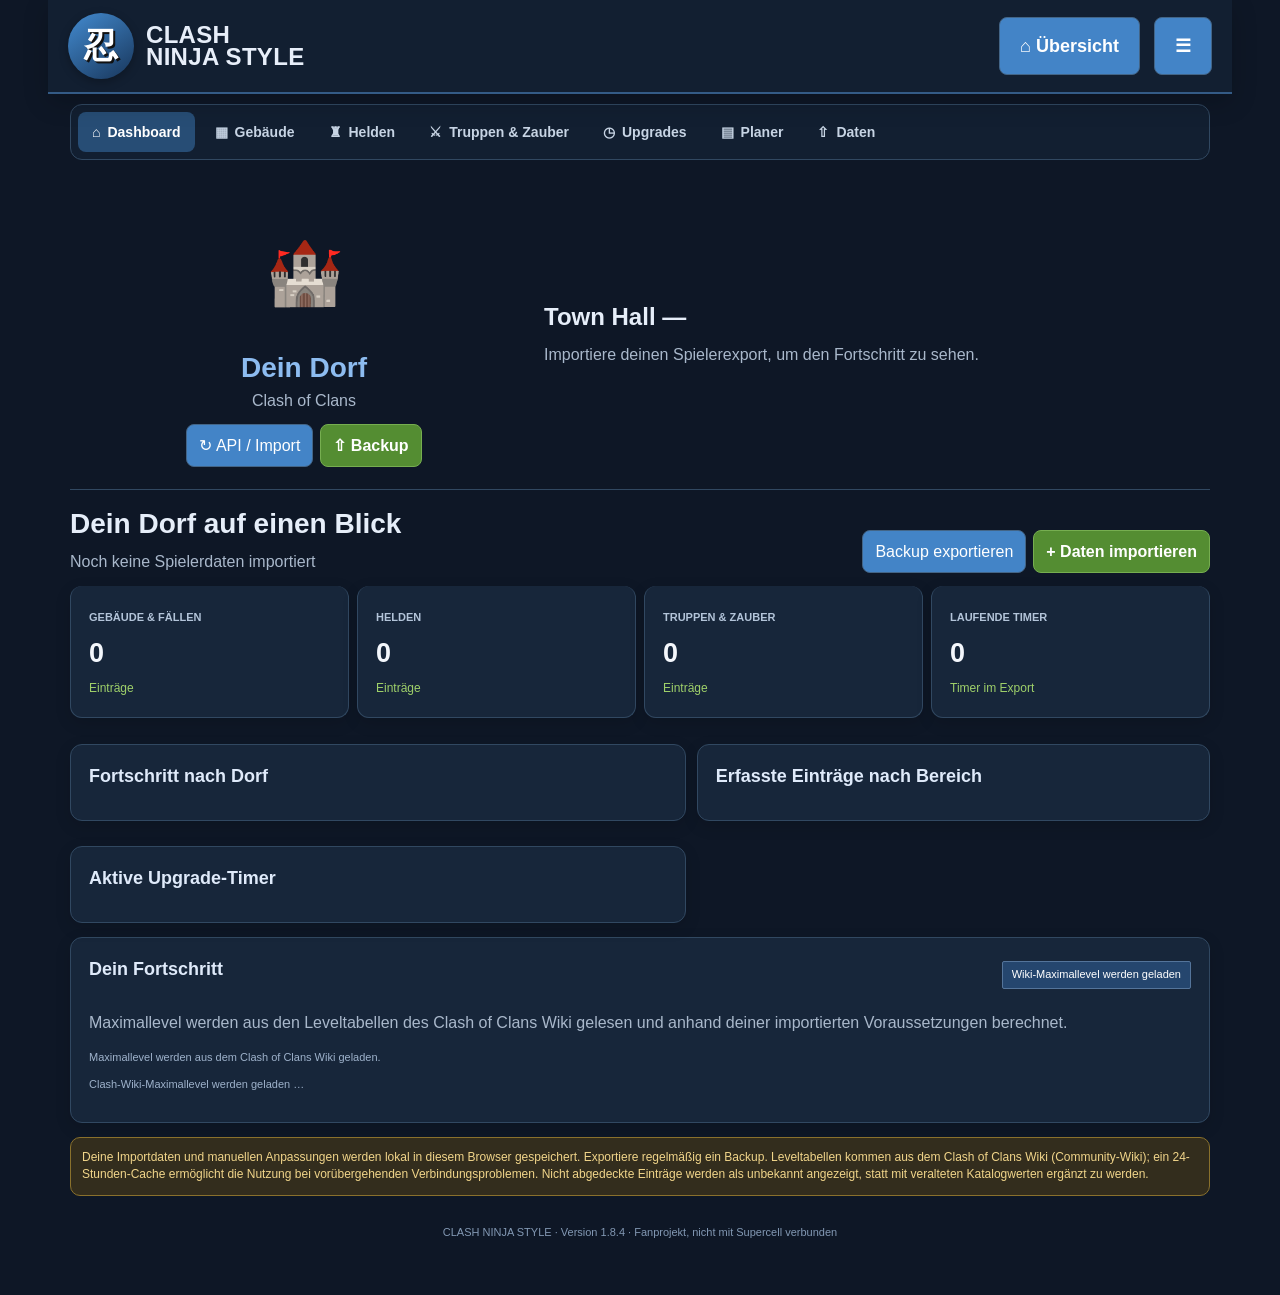
==== index.html @ 7bc2895b "Add files via upload" ====
<!doctype html>
<html lang="de"><head><meta charset="utf-8"><meta name="viewport" content="width=device-width,initial-scale=1,viewport-fit=cover"><meta name="theme-color" content="#10110f"><meta name="description" content="Privater Clash-of-Clans-Tracker mit Dorfexport-Import, Fortschritt und lokalem Upgrade-Planer."><meta name="robots" content="noindex,nofollow"><title>Clash Ninja Style 1.8.4 – Dorf-Fortschritt</title>
<link rel="stylesheet" href="style.css"></head><body><div class="app">
<header class="top"><div class="brand"><div class="logo">忍</div><div><h1>CLASH<br>NINJA STYLE</h1></div></div><div class="headactions"><button class="btn" onclick="show('dashboard')">⌂ Übersicht</button><button class="btn" aria-label="Menü öffnen" onclick="document.getElementById('nav').classList.toggle('menuopen')">☰</button></div></header>
<div class="layout"><aside class="side" id="nav">
<button class="nav active" data-page="dashboard"><span>⌂</span>Dashboard</button><button class="nav" data-page="buildings"><span>▦</span>Gebäude</button><button class="nav" data-page="heroes"><span>♜</span>Helden</button><button class="nav" data-page="troops"><span>⚔</span>Truppen & Zauber</button><button class="nav" data-page="upgrades"><span>◷</span>Upgrades</button><button class="nav" data-page="planner"><span>▤</span>Planer</button><button class="nav" data-page="import"><span>⇧</span>Daten</button>
</aside><main class="content">
<section id="dashboard"><div class="profilebox"><div class="profile-left"><div class="profile-town" id="profiletownimage">🏰</div><div class="profile-tag" id="profiletag">Dein Dorf</div><div class="muted" id="profiletown">Clash of Clans</div><div class="actions" style="justify-content:center;margin-top:12px"><button class="btn" onclick="show('import')">↻ API / Import</button><button class="btn gold" onclick="exportData()">⇧ Backup</button></div></div><div class="profile-right"><h2 id="profiletitle">Town Hall —</h2><div id="profilebars"><div class="muted">Importiere deinen Spielerexport, um den Fortschritt zu sehen.</div></div></div></div><div class="welcome"><div><h2>Dein Dorf auf einen Blick</h2><div class="muted" id="playerline">Noch keine Spielerdaten importiert</div></div><div class="actions"><button class="btn" onclick="exportData()">Backup exportieren</button><button class="btn gold" onclick="show('import')">+ Daten importieren</button></div></div>
<div class="stats"><div class="card stat"><label>GEBÄUDE & FÄLLEN</label><strong id="sbuild">0</strong><em>Einträge</em></div><div class="card stat"><label>HELDEN</label><strong id="sheroes">0</strong><em>Einträge</em></div><div class="card stat"><label>TRUPPEN & ZAUBER</label><strong id="stroops">0</strong><em>Einträge</em></div><div class="card stat"><label>LAUFENDE TIMER</label><strong id="stimers">0</strong><em>Timer im Export</em></div></div>
<div class="grid"><div class="card"><h3>Fortschritt nach Dorf</h3><div id="villagebars"></div></div><div class="card"><h3>Erfasste Einträge nach Bereich</h3><div id="bars"></div></div><div class="card"><h3>Aktive Upgrade-Timer</h3><div id="timers"></div></div></div>
<div class="card"><div class="split"><h3>Dein Fortschritt</h3><span class="pill" id="knownprogress">Wiki-Maximallevel werden geladen</span></div><p class="muted">Maximallevel werden aus den Leveltabellen des Clash of Clans Wiki gelesen und anhand deiner importierten Voraussetzungen berechnet.</p><div id="progresssummary" class="mini">Maximallevel werden aus dem Clash of Clans Wiki geladen.</div><p id="gameDataStatus" class="mini" aria-live="polite">Clash-Wiki-Maximallevel werden geladen …</p></div>
<div class="notice">Deine Importdaten und manuellen Anpassungen werden lokal in diesem Browser gespeichert. Exportiere regelmäßig ein Backup. Leveltabellen kommen aus dem Clash of Clans Wiki (Community-Wiki); ein 24-Stunden-Cache ermöglicht die Nutzung bei vorübergehenden Verbindungsproblemen. Nicht abgedeckte Einträge werden als unbekannt angezeigt, statt mit veralteten Katalogwerten ergänzt zu werden.</div></section>
<section id="listpage" class="hide"><div class="welcome"><div><h2 id="listtitle">Gebäude</h2><div class="muted" id="listcount">0 Einträge</div></div></div><div class="toolbar"><input id="search" placeholder="Nach Namen suchen …" oninput="renderList()"><select id="villagefilter" onchange="renderList()"><option value="all">Alle Dörfer</option><option value="home">Heimatdorf</option><option value="builder">Bauarbeiterbasis</option></select><select id="category" onchange="renderList()"><option value="all">Alle Kategorien</option></select><select id="sort" onchange="renderList()"><option value="id">Sortierung: Standard</option><option value="level">Level: hoch zuerst</option><option value="name">Kategorie</option></select></div><div class="itemgrid" id="items"></div></section>
<section id="upgrades" class="hide"><div class="welcome"><div><h2>Upgrade-Verwaltung</h2><div class="muted">Timer aus dem Export und deine Bauarbeiter-Zuordnung</div></div></div><div class="card"><h3>Aktive Timer aus deinem Export</h3><div class="mini" id="timerwarning"></div><p class="muted">Timer-Rohwerte aus dem Export werden unverändert angezeigt. Automatische Bauarbeiter-Zuordnungen sind Vorschläge und können manuell geändert werden.</p><div id="alltimers"></div></div><div class="card"><h3>Bauarbeiter-Zuordnung</h3><p class="muted">Du kannst laufende Upgrades hier manuell einem Bauarbeiter zuordnen. Die Zuordnung wird lokal gespeichert.</p><div id="builderassign"></div></div></section>
<section id="planner" class="hide"><div class="welcome"><div><h2>Upgrade-Planer</h2><div class="muted">Plane deine nächsten Verbesserungen</div></div></div><div class="card"><h3>Neues Upgrade vormerken</h3><div class="formgrid"><div class="formfield"><label>Gebäude / Einheit</label><input id="planname" placeholder="z. B. Bogenschützenturm"></div><div class="formfield"><label>Aktuelles Level</label><input id="planlevel" type="number" min="0" placeholder="z. B. 13"></div><div class="formfield"><label>Ziel-Level</label><input id="plantarget" type="number" min="1" placeholder="z. B. 14"></div><div class="formfield"><label>Bauarbeiter</label><input id="planbuilder" placeholder="z. B. Bauarbeiter 1"></div><div class="formfield"><label>Geplanter Start</label><input id="planstart" type="date"></div><div class="formfield"><label>Notiz</label><input id="plannote" placeholder="Optional"></div></div><button class="btn gold" style="margin-top:12px" onclick="addPlan()">Zum Plan hinzufügen</button></div><div class="card"><h3>Deine Planung</h3><div id="plans"></div></div></section>
<section id="import" class="hide"><div class="welcome"><div><h2>Daten & Backup</h2><div class="muted">Spielstand importieren oder Tracker-Daten sichern</div></div></div><div class="card"><h3>Clash-of-Clans-JSON importieren</h3><input type="file" id="file" accept=".json,application/json" class="btn"><p class="muted">Oder JSON-Inhalt einfügen:</p><textarea id="paste" style="width:100%;height:160px;background:#11120f;color:#eee;border:1px solid var(--line);border-radius:10px;padding:12px" placeholder='{"tag":"#...","buildings":[...]}'></textarea><div class="actions" style="margin-top:12px"><button class="btn gold" onclick="importPaste()">Importieren</button><button class="btn" onclick="exportData()">Backup herunterladen</button><button class="btn danger" onclick="clearData()">Spielstand löschen</button></div><p id="importmsg" class="muted"></p></div><div class="card"><h3>Über diese Version</h3><button class="btn" onclick="retryGameData()">Wiki-Maximallevel neu laden</button><p class="muted">Maximallevel stammen aus den Leveltabellen des Clash of Clans Wiki und berücksichtigen Rathaus, Labor, Heldenhalle, Schmiede, Haustierhaus, Bauarbeiterhalle und Sternlabor. Der Shop-Spieldatenkatalog dient nur zur Zuordnung von Namen und Seltenheiten; seine Levelwerte werden nicht als Ersatz verwendet. Wiki-Daten werden bis zu 24 Stunden lokal zwischengespeichert. Tracker-Daten bleiben lokal in diesem Browser; sichere sie regelmäßig über ein Backup.</p></div></section>
</main></div><footer>CLASH NINJA STYLE · Version 1.8.4 · Fanprojekt, nicht mit Supercell verbunden</footer></div>
<script src="app.js"></script></body></html>
---- style.css ----
:root{--bg:#0b1729;--panel:#13243b;--panel2:#1b304c;--line:#38516f;--text:#e8f0fb;--muted:#9db0c8;--gold:#f0b72f;--green:#75bd36;--red:#dc6b61;--blue:#4c80c3;--header:#315f98}
*{box-sizing:border-box}body{margin:0;background:var(--bg);color:var(--text);font:14px Arial,Helvetica,sans-serif}button,input,select,textarea{font:inherit}button{cursor:pointer}
.app{max-width:1600px;margin:0 auto;padding:14px 18px 28px}.top{display:flex;align-items:center;justify-content:space-between;gap:14px;margin:0 0 14px;padding:10px 14px;background:#101f34;border:1px solid #344b67;border-radius:3px}.brand{display:flex;align-items:center;gap:11px}.logo{width:38px;height:38px;border-radius:4px;background:linear-gradient(145deg,#f8c84e,#a36c12);display:grid;place-items:center;color:#17263a;font-size:22px;font-weight:900}.brand h1{font-size:19px;letter-spacing:.7px;margin:0;color:#8fb7e8}.brand small,.muted,small{color:var(--muted)}.tag,.pill{color:#fff;font-size:11px;border:1px solid #54749a;background:#25466e;padding:5px 9px;border-radius:2px}
.layout{display:block}.side{display:flex;align-items:stretch;gap:2px;padding:0;margin:0 0 13px;background:#0f2036;border:1px solid #50617a;border-radius:2px;overflow-x:auto;position:static;white-space:nowrap}.nav{display:flex;align-items:center;gap:7px;width:auto;flex:0 0 auto;padding:11px 15px;border:0;border-right:1px solid #52647b;background:#d5d9df;color:#17273b;border-radius:0;text-align:left;margin:0;font-weight:700}.nav span{width:auto;text-align:center}.nav.active,.nav:hover{background:var(--green);color:#102033}.content{min-width:0}.welcome{display:flex;justify-content:space-between;align-items:end;gap:15px;margin:2px 0 13px}.welcome h2{font-size:23px;margin:0 0 5px;color:#8bb6e9}.actions,.toolbar{display:flex;gap:7px;flex-wrap:wrap}.btn{border:1px solid #5b7697;background:#294a70;color:#fff;border-radius:2px;padding:9px 12px}.btn.gold{background:#6aa92c;color:#fff;border-color:#8bc44b;font-weight:700}.btn.danger{border-color:#a34e48;color:#ffd2ca}.stats{display:grid;grid-template-columns:repeat(4,1fr);gap:9px;margin-bottom:12px}.card{padding:13px;margin-bottom:11px;background:var(--panel);border:1px solid #53677f;border-radius:2px}.stat label{color:#b3c4d9;font-size:11px;font-weight:700}.stat strong{display:block;font-size:27px;margin:7px 0 2px;color:#f4f7fc}.stat em{font-size:12px;color:#9fd16a;font-style:normal}.grid{display:grid;grid-template-columns:1.2fr 1fr;gap:11px}.card h3{margin:0 0 12px;font-size:15px;color:#91b9e8;background:#24466d;padding:8px 10px;border-left:3px solid #4d84c5}.progress{height:10px;border-radius:2px;background:#344a63;overflow:hidden}.progress i{display:block;height:100%;background:linear-gradient(90deg,#5b9f2d,#a4d765);border-radius:1px}.rowitem{padding:10px 0;border-bottom:1px solid #344b66}.rowitem:last-child{border:0}.split{display:flex;justify-content:space-between;gap:10px;align-items:center}.empty{padding:28px 14px;text-align:center;color:var(--muted)}.toolbar{margin-bottom:11px}.toolbar input,.toolbar select,.field{background:#0e1d31;border:1px solid #4a6380;border-radius:2px;padding:9px;color:var(--text);min-width:0}.toolbar input{flex:1;min-width:150px}.itemgrid{display:grid;grid-template-columns:repeat(3,minmax(0,1fr));gap:8px}.entity{padding:11px;min-width:0;background:#172b44;border:1px solid #526984;border-left:4px solid #4e83c2;border-radius:2px}.entity .name{font-weight:700;overflow-wrap:anywhere}.entity small{font-size:12px}.levelrow{display:flex;gap:7px;align-items:center;flex-wrap:wrap;margin-top:9px}.levelrow input{width:76px;background:#0d1b2d;border:1px solid #506782;border-radius:2px;color:var(--text);padding:7px}.mini{font-size:11px;color:#9eb2cb}.notice{border:1px solid #8a712c;background:#332d1d;color:#f1d58a;padding:11px;border-radius:2px;font-size:12px;margin:11px 0}.hide{display:none!important}.formgrid{display:grid;grid-template-columns:repeat(3,minmax(0,1fr));gap:9px}.formfield{display:flex;flex-direction:column;gap:5px}.formfield label{font-size:12px;color:#a9bdd4}.formfield input,.formfield select,.formfield textarea{width:100%;background:#0d1b2d;border:1px solid #506782;border-radius:2px;padding:9px;color:var(--text)}.timer{border-left:4px solid #e5b43e;padding:10px 12px;margin:8px 0;background:#1b304a;border-radius:0}.entity .entitytitle{font-weight:750;color:#edf4ff}.entity .subline{font-size:12px;color:#9eb2cb;margin-top:3px}.levelrow input[type=number]{width:76px}.meterlabel{display:flex;justify-content:space-between;gap:8px;font-size:12px;color:#9eb2cb;margin:8px 0 5px}.badgegreen{color:#9fd16a}footer{color:#8399b4;font-size:11px;text-align:center;padding:18px}
#dashboard .stats .card{border-top:3px solid #4c80c3}#dashboard .stats .card:nth-child(2){border-top-color:#75bd36}#dashboard .stats .card:nth-child(3){border-top-color:#d4a33a}#dashboard .stats .card:nth-child(4){border-top-color:#9b7acb}
#listpage .entity:nth-child(3n+2){border-left-color:#75bd36}#listpage .entity:nth-child(3n){border-left-color:#d5a33a}
@media(max-width:900px){.itemgrid{grid-template-columns:repeat(2,minmax(0,1fr))}.grid{grid-template-columns:1fr}}
@media(max-width:650px){.app{padding:8px}.top{padding:8px}.layout{grid-template-columns:1fr}.side{position:static;display:flex;overflow:auto;gap:2px;padding:0}.nav{white-space:nowrap;width:auto;padding:10px 12px}.nav span{display:inline}.stats{grid-template-columns:repeat(2,1fr)}.grid{grid-template-columns:1fr}.welcome{align-items:start;flex-direction:column}.itemgrid{grid-template-columns:1fr}.formgrid{grid-template-columns:repeat(2,minmax(0,1fr))}.top{margin-bottom:10px}.brand h1{font-size:16px}}

/* Clash Ninja-inspired compact village layout */
:root{--bg:#102034;--panel:#142943;--panel2:#203f62;--line:#d3dce8;--text:#dce3ed;--muted:#aebed2;--gold:#ffc400;--green:#4b9e19;--blue:#4384c7}
body{background:#102034;color:#d6dce6;font-family:Arial,Helvetica,sans-serif;font-size:16px}
.app{max-width:1100px;padding:0 22px 36px}
.top{position:sticky;top:0;z-index:20;margin:0 -22px 8px;padding:18px 24px 16px;background:#152943;border:0;border-bottom:4px solid #3f80c5;border-radius:0;box-shadow:0 2px 8px #0005}
.brand{gap:12px}.logo{width:66px;height:66px;border-radius:50%;background:linear-gradient(145deg,#438bd0,#18365b);border:3px solid #d8e4f3;color:#fff;font-size:34px;text-shadow:2px 2px #111}
.brand h1{font-size:24px;line-height:.9;color:#e7eef9;font-weight:900;font-style:italic;letter-spacing:-.7px;text-shadow:2px 2px #243d5b,-1px -1px #243d5b}
.headactions{display:flex;gap:14px}.headactions .btn{font-size:18px;font-weight:bold;padding:15px 20px;background:#4384c7;border:2px solid #244a72;box-shadow:0 2px 4px #0008}
.layout{display:block}.side{display:flex;flex-wrap:wrap;position:static;background:transparent;border:1px solid #55708f;margin:10px 0 16px}
.nav{background:#4384c7;color:#fff;border-right:1px solid #a8c2df;font-size:14px;padding:10px 14px}.nav.active,.nav:hover{background:#67a62b;color:#fff}
.card,.entity{background:#142943;border:1px solid #d0d9e4;border-radius:0;box-shadow:none}
.card{padding:16px;margin-bottom:16px}.card h3{background:transparent;border:0;color:#4b8bd0;font-size:22px;padding:0;margin-bottom:13px}
.welcome h2{color:#4b8bd0;font-size:28px}.stats{gap:8px}.stats .card{border-top:0!important}
.btn{background:#4384c7;border:1px solid #244a72;border-radius:4px;box-shadow:0 2px 4px #0007}
.btn.gold{background:#63a72b;border-color:#3b7d1a}
.progress{height:13px;background:#344a5d;border-radius:3px}.progress i{background:#4384c7}
.toolbar{background:#152943;padding:10px;border:1px solid #536d8b}.toolbar input,.toolbar select,.field{border-radius:2px;background:#203c5b}
.itemgrid{display:block}.entity{padding:0;border:0;border-radius:0;margin:0;background:transparent}
.ninja-section{border:2px solid #d0d9e4;margin:0 0 0;background:#142943}
.ninja-heading{text-align:center;font-size:23px;font-weight:700;padding:13px 8px;background:#142943;border-bottom:2px solid #d0d9e4}
.ninja-summary{text-align:center;background:#1a2f49;padding:12px;margin:10px 16px 16px;border-radius:4px;color:#d2d9e4;font-size:18px}
.ninja-row{display:grid;grid-template-columns:32% 68%;min-height:116px;border-bottom:2px solid #d0d9e4;background:#203f62}
.ninja-row:nth-child(even){background:#142943}
.ninja-left{display:grid;grid-template-columns:1fr auto;grid-template-rows:1fr auto;align-items:center;padding:10px 14px;border-right:2px solid #d0d9e4;gap:2px 10px}
.ninja-icon{font-size:30px;grid-row:1/3;text-align:center;align-self:center;display:grid;place-items:center}.game-icon{width:58px;height:58px;object-fit:contain;filter:drop-shadow(0 2px 2px #0008)}.image-fallback{width:58px;height:58px;display:grid;place-items:center;color:#8ca8c9;font-size:30px;background:#142943;border:1px solid #385777;border-radius:6px}
.ninja-level{font-size:22px;text-align:center;white-space:nowrap}
.ninja-up{justify-self:center;background:#4384c7;color:white;border:1px solid #1b4774;border-radius:5px;padding:9px 14px;font-size:24px;line-height:1;box-shadow:0 2px 4px #0008}
.ninja-right{display:grid;grid-template-columns:1fr 1fr .7fr;align-items:center;padding:12px 16px;gap:6px;font-size:18px}
.ninja-right .cost{color:#ffc400;font-weight:800;text-align:center}.ninja-right .duration{text-align:center}.ninja-right .lvl{white-space:nowrap}
.ninja-full{grid-column:1/-1;color:#4d9c1d;font-size:21px;font-weight:bold;text-align:center;padding:23px 8px}
.ninja-edit{display:flex;gap:6px;justify-content:center;flex-wrap:wrap;padding:8px;background:#192f49}
.ninja-edit input{width:75px;background:#102034;color:#fff;border:1px solid #56708d;padding:6px}.ninja-edit .cap-note{align-self:center;color:#9fc8f4;font-size:13px;padding:5px 8px}
.ninja-empty{padding:20px;text-align:center;color:#aebed2}
#dashboard .stats{grid-template-columns:repeat(4,1fr)}
.profilebox{display:grid;grid-template-columns:40% 60%;gap:16px;align-items:center;padding:22px 10px;border-bottom:1px solid #c4cfdd;margin-bottom:14px}
.profile-left{text-align:center}.profile-town{font-size:62px;min-height:150px;display:grid;place-items:center}.townhall-art{width:min(100%,190px);height:170px;object-fit:contain;filter:drop-shadow(0 5px 5px #0008)}.profile-tag{color:#4c88cb;font-size:28px;font-weight:bold}.profile-right h2{margin:0 0 8px;color:#4b8bd0}.profilebar{display:grid;grid-template-columns:1fr auto;gap:8px;align-items:center;margin:6px 0}.profilebar .progress{height:18px}.profilebar small{font-size:14px;color:#d4dce8}
@media(max-width:650px){
 .side{display:none}.side.menuopen{display:flex}
 .app{padding:0 8px 25px}.top{margin:0 -8px 6px;padding:14px 12px}.logo{width:54px;height:54px;font-size:27px}.brand h1{font-size:20px}.headactions{gap:8px}.headactions .btn{padding:12px 10px;font-size:15px}
 .side{display:none}.side.menuopen{display:flex;position:relative}.nav{flex:1 0 46%;font-size:13px}
 .ninja-row{grid-template-columns:31% 69%;min-height:110px}.ninja-left{padding:7px 5px;gap:2px 4px}.ninja-icon{font-size:25px}.game-icon,.image-fallback{width:48px;height:48px}.ninja-level{font-size:17px}.ninja-up{font-size:21px;padding:7px 12px}
 .ninja-right{padding:8px 8px;grid-template-columns:1fr .9fr .7fr;font-size:15px;gap:2px}.ninja-right .lvl{font-size:14px}.ninja-heading{font-size:19px;padding:11px 5px}.ninja-summary{font-size:15px;margin:8px;padding:9px}
 .profilebox{grid-template-columns:1fr 1.2fr;padding:14px 2px;gap:8px}.profile-town{font-size:42px;min-height:110px}.townhall-art{height:120px;width:min(100%,145px)}.profile-tag{font-size:19px}.profile-right h2{font-size:19px}
 #dashboard .stats{grid-template-columns:repeat(2,1fr)}.stats .card{padding:10px}.stat strong{font-size:23px}
}
.ninja-item-group{border:1px solid #d0d9e4;margin:0 0 12px;background:#142943}.ninja-item-heading{padding:12px 14px;text-align:center;font-weight:800;font-size:20px;color:#dce3ed;background:#152943;border-bottom:1px solid #d0d9e4}.ninja-item-heading small{font-size:13px;color:#aebed2;font-weight:500;margin-left:8px}.ninja-item-group .ninja-row{border-top:0}.ninja-item-group .ninja-edit{border-bottom:1px solid #405a78}

:root{--bg:#0e1726;--panel:#17263a;--panel2:#203650;--line:#314861;--text:#e8eef6;--muted:#a9b8cb;--gold:#ffc84a;--green:#73bd4b;--blue:#609ee2}
body{background:var(--bg);color:var(--text);font-family:Inter,"Segoe UI",Arial,sans-serif;line-height:1.45}
.app{max-width:1180px;padding:0 20px 36px}
.top{background:#121f31;border-bottom:2px solid #345b86;box-shadow:0 8px 24px #0003;padding:13px 20px}
.brand h1{font-style:normal;text-shadow:none;letter-spacing:.3px}
.logo{border:0;box-shadow:0 3px 10px #0004}
.side{gap:6px;padding:7px;background:#121f31;border:1px solid var(--line);border-radius:12px}
.nav{border:0;border-radius:8px;background:transparent;color:#c7d4e4;transition:background .15s ease,color .15s ease}
.nav.active,.nav:hover{background:#274d75;color:#fff}
.card,.entity{background:var(--panel);border:1px solid var(--line);border-radius:12px;box-shadow:0 5px 16px #0002}
.card{padding:18px;margin-bottom:14px}
.card h3{color:#dfeafa;font-size:18px}
.welcome h2,.profile-right h2{color:#e6eef9}
.btn,.headactions .btn{border:1px solid #436587;border-radius:8px;box-shadow:none;transition:background .15s ease,border-color .15s ease,transform .15s ease}
.btn:hover,.headactions .btn:hover{background:#396b9d;transform:translateY(-1px)}
.btn.gold{background:#548d32;border-color:#76ae50}
.btn.gold:hover{background:#659f3c}
.toolbar{border-radius:10px;background:#121f31;border-color:var(--line)}
.toolbar input,.toolbar select,.field,.formfield input,.formfield select,.formfield textarea{border-radius:8px;background:#0f1b2b;border-color:#3a526f}
.ninja-section,.ninja-item-group{overflow:hidden;border:1px solid var(--line);border-radius:12px;background:var(--panel)}
.ninja-section{margin-bottom:14px}
.ninja-heading{background:#1b2e45;border:0;border-bottom:1px solid var(--line);text-align:left;padding:14px 18px;font-size:19px}
.ninja-summary{margin:0;padding:9px 18px;text-align:left;background:#142338;color:var(--muted);font-size:13px;border-bottom:1px solid var(--line)}
.ninja-item-group{margin:10px 12px 12px}
.ninja-item-heading{background:transparent;text-align:left;border-bottom:1px solid var(--line);font-size:16px;padding:10px 14px}
.ninja-row{grid-template-columns:minmax(170px,28%) minmax(0,1fr);min-height:84px;border-bottom:1px solid var(--line);background:transparent}
.item-detail-row{cursor:pointer;transition:background .15s ease,box-shadow .15s ease}
.item-detail-row:hover{background:#203650!important;box-shadow:inset 4px 0 #609ee2}
.item-detail-row:focus-visible{outline:2px solid #8cc4ff;outline-offset:-2px}
.ninja-row:nth-child(even){background:#1a2c42}
.ninja-left{grid-template-columns:52px 1fr auto;grid-template-rows:auto;padding:10px 14px;gap:8px;border-color:var(--line)}
.ninja-icon{grid-row:auto}
.game-icon,.image-fallback{width:44px;height:44px}
.ninja-level{font-size:16px;white-space:nowrap}
.ninja-up{grid-column:3;grid-row:1;padding:8px 11px;font-size:18px;border-radius:8px}
.ninja-right{display:flex;flex-direction:column;justify-content:center;align-items:stretch;gap:8px;padding:12px 18px;font-size:14px}
.level-overview{display:flex;justify-content:space-between;align-items:baseline;gap:10px;flex-wrap:wrap}
.level-overview strong{font-size:16px;color:#f0f5fb}
.level-overview span{color:var(--muted);font-size:13px}
.level-progress{height:8px;overflow:hidden;border-radius:99px;background:#30445b}
.level-progress i{display:block;height:100%;border-radius:inherit;background:linear-gradient(90deg,#63a83d,#98d56e);transition:width .2s ease}
.ninja-edit{align-items:center;gap:10px;padding:10px 14px;background:#111f31;border:0}
.ninja-edit label{display:flex;align-items:center;gap:7px;color:var(--muted);font-size:13px}
.ninja-edit input{border-radius:7px}
.ninja-edit input[type=number]{width:80px}
.ninja-edit>input[aria-label]{flex:1;min-width:120px}
.ninja-edit .cap-note{color:var(--muted);font-size:12px}
.profilebox{border-color:var(--line)}
.profile-tag{color:#8dbcf0}
.progress{background:#30445b;border-radius:99px}
.progress i{background:linear-gradient(90deg,#63a83d,#98d56e)}
.notice{border-radius:10px}
button:focus-visible,input:focus-visible,select:focus-visible,textarea:focus-visible{outline:2px solid #8cc4ff;outline-offset:2px}
@media(max-width:650px){
 .app{padding:0 10px 26px}
 .top{padding:12px 10px}
 .ninja-row{grid-template-columns:1fr}
 .ninja-left{grid-template-columns:48px 1fr auto;border-right:0;border-bottom:1px solid var(--line)}
 .ninja-right{padding:10px 14px}
 .ninja-edit{align-items:stretch}
 .ninja-edit .cap-note{flex:1 1 100%}
 .ninja-item-group{margin:8px}
}
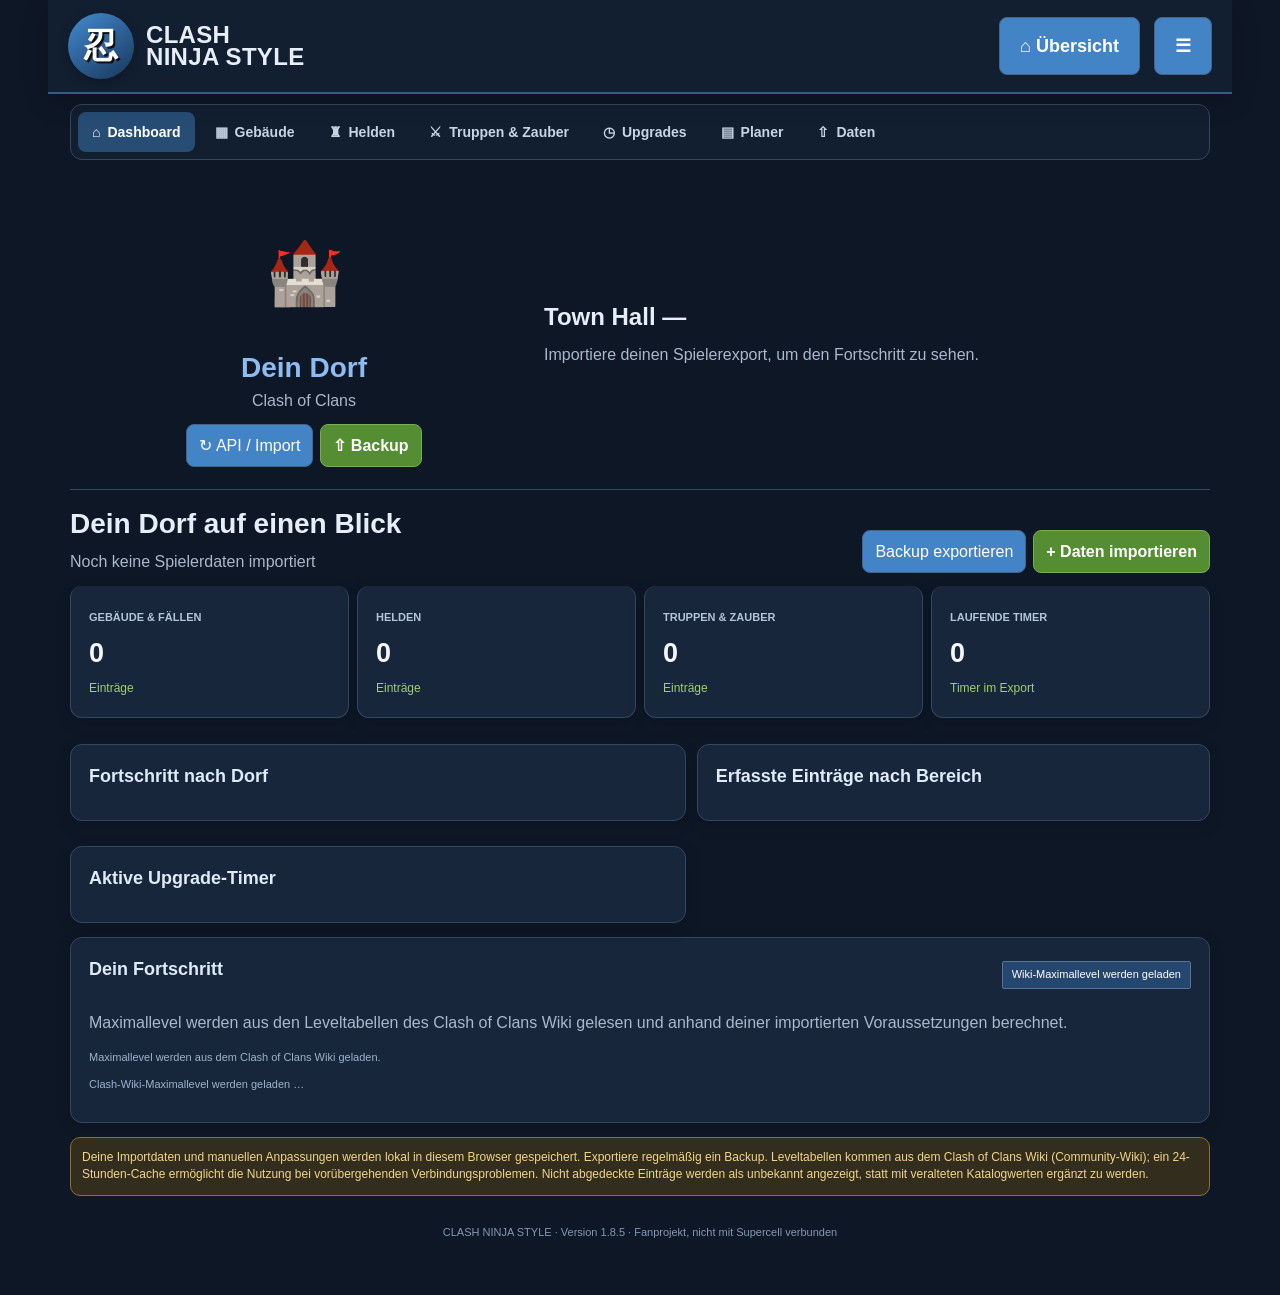
==== commit afea170a: "Add files via upload" ====
--- a/index.html
+++ b/index.html
@@ -1,5 +1,5 @@
 <!doctype html>
-<html lang="de"><head><meta charset="utf-8"><meta name="viewport" content="width=device-width,initial-scale=1,viewport-fit=cover"><meta name="theme-color" content="#10110f"><meta name="description" content="Privater Clash-of-Clans-Tracker mit Dorfexport-Import, Fortschritt und lokalem Upgrade-Planer."><meta name="robots" content="noindex,nofollow"><title>Clash Ninja Style 1.8.4 – Dorf-Fortschritt</title>
+<html lang="de"><head><meta charset="utf-8"><meta name="viewport" content="width=device-width,initial-scale=1,viewport-fit=cover"><meta name="theme-color" content="#10110f"><meta name="description" content="Privater Clash-of-Clans-Tracker mit Dorfexport-Import, Fortschritt und lokalem Upgrade-Planer."><meta name="robots" content="noindex,nofollow"><title>Clash Ninja Style 1.8.5 – Dorf-Fortschritt</title>
 <link rel="stylesheet" href="style.css"></head><body><div class="app">
 <header class="top"><div class="brand"><div class="logo">忍</div><div><h1>CLASH<br>NINJA STYLE</h1></div></div><div class="headactions"><button class="btn" onclick="show('dashboard')">⌂ Übersicht</button><button class="btn" aria-label="Menü öffnen" onclick="document.getElementById('nav').classList.toggle('menuopen')">☰</button></div></header>
 <div class="layout"><aside class="side" id="nav">
@@ -11,8 +11,9 @@
 <div class="card"><div class="split"><h3>Dein Fortschritt</h3><span class="pill" id="knownprogress">Wiki-Maximallevel werden geladen</span></div><p class="muted">Maximallevel werden aus den Leveltabellen des Clash of Clans Wiki gelesen und anhand deiner importierten Voraussetzungen berechnet.</p><div id="progresssummary" class="mini">Maximallevel werden aus dem Clash of Clans Wiki geladen.</div><p id="gameDataStatus" class="mini" aria-live="polite">Clash-Wiki-Maximallevel werden geladen …</p></div>
 <div class="notice">Deine Importdaten und manuellen Anpassungen werden lokal in diesem Browser gespeichert. Exportiere regelmäßig ein Backup. Leveltabellen kommen aus dem Clash of Clans Wiki (Community-Wiki); ein 24-Stunden-Cache ermöglicht die Nutzung bei vorübergehenden Verbindungsproblemen. Nicht abgedeckte Einträge werden als unbekannt angezeigt, statt mit veralteten Katalogwerten ergänzt zu werden.</div></section>
 <section id="listpage" class="hide"><div class="welcome"><div><h2 id="listtitle">Gebäude</h2><div class="muted" id="listcount">0 Einträge</div></div></div><div class="toolbar"><input id="search" placeholder="Nach Namen suchen …" oninput="renderList()"><select id="villagefilter" onchange="renderList()"><option value="all">Alle Dörfer</option><option value="home">Heimatdorf</option><option value="builder">Bauarbeiterbasis</option></select><select id="category" onchange="renderList()"><option value="all">Alle Kategorien</option></select><select id="sort" onchange="renderList()"><option value="id">Sortierung: Standard</option><option value="level">Level: hoch zuerst</option><option value="name">Kategorie</option></select></div><div class="itemgrid" id="items"></div></section>
+<section id="detailpage" class="hide"><div class="welcome"><div><h2 id="detailtitle">Levelübersicht</h2><div class="muted" id="detailmeta"></div></div><button class="btn" onclick="closeItemDetail()">← Zurück</button></div><div id="detaillegend" class="detail-legend"></div><div class="detail-table-wrap"><table class="detail-table"><thead><tr><th>Level</th><th>Kosten</th><th>Bau-/Upgradezeit</th><th>Voraussetzung</th></tr></thead><tbody id="detaillevels"></tbody></table></div></section>
 <section id="upgrades" class="hide"><div class="welcome"><div><h2>Upgrade-Verwaltung</h2><div class="muted">Timer aus dem Export und deine Bauarbeiter-Zuordnung</div></div></div><div class="card"><h3>Aktive Timer aus deinem Export</h3><div class="mini" id="timerwarning"></div><p class="muted">Timer-Rohwerte aus dem Export werden unverändert angezeigt. Automatische Bauarbeiter-Zuordnungen sind Vorschläge und können manuell geändert werden.</p><div id="alltimers"></div></div><div class="card"><h3>Bauarbeiter-Zuordnung</h3><p class="muted">Du kannst laufende Upgrades hier manuell einem Bauarbeiter zuordnen. Die Zuordnung wird lokal gespeichert.</p><div id="builderassign"></div></div></section>
 <section id="planner" class="hide"><div class="welcome"><div><h2>Upgrade-Planer</h2><div class="muted">Plane deine nächsten Verbesserungen</div></div></div><div class="card"><h3>Neues Upgrade vormerken</h3><div class="formgrid"><div class="formfield"><label>Gebäude / Einheit</label><input id="planname" placeholder="z. B. Bogenschützenturm"></div><div class="formfield"><label>Aktuelles Level</label><input id="planlevel" type="number" min="0" placeholder="z. B. 13"></div><div class="formfield"><label>Ziel-Level</label><input id="plantarget" type="number" min="1" placeholder="z. B. 14"></div><div class="formfield"><label>Bauarbeiter</label><input id="planbuilder" placeholder="z. B. Bauarbeiter 1"></div><div class="formfield"><label>Geplanter Start</label><input id="planstart" type="date"></div><div class="formfield"><label>Notiz</label><input id="plannote" placeholder="Optional"></div></div><button class="btn gold" style="margin-top:12px" onclick="addPlan()">Zum Plan hinzufügen</button></div><div class="card"><h3>Deine Planung</h3><div id="plans"></div></div></section>
 <section id="import" class="hide"><div class="welcome"><div><h2>Daten & Backup</h2><div class="muted">Spielstand importieren oder Tracker-Daten sichern</div></div></div><div class="card"><h3>Clash-of-Clans-JSON importieren</h3><input type="file" id="file" accept=".json,application/json" class="btn"><p class="muted">Oder JSON-Inhalt einfügen:</p><textarea id="paste" style="width:100%;height:160px;background:#11120f;color:#eee;border:1px solid var(--line);border-radius:10px;padding:12px" placeholder='{"tag":"#...","buildings":[...]}'></textarea><div class="actions" style="margin-top:12px"><button class="btn gold" onclick="importPaste()">Importieren</button><button class="btn" onclick="exportData()">Backup herunterladen</button><button class="btn danger" onclick="clearData()">Spielstand löschen</button></div><p id="importmsg" class="muted"></p></div><div class="card"><h3>Über diese Version</h3><button class="btn" onclick="retryGameData()">Wiki-Maximallevel neu laden</button><p class="muted">Maximallevel stammen aus den Leveltabellen des Clash of Clans Wiki und berücksichtigen Rathaus, Labor, Heldenhalle, Schmiede, Haustierhaus, Bauarbeiterhalle und Sternlabor. Der Shop-Spieldatenkatalog dient nur zur Zuordnung von Namen und Seltenheiten; seine Levelwerte werden nicht als Ersatz verwendet. Wiki-Daten werden bis zu 24 Stunden lokal zwischengespeichert. Tracker-Daten bleiben lokal in diesem Browser; sichere sie regelmäßig über ein Backup.</p></div></section>
-</main></div><footer>CLASH NINJA STYLE · Version 1.8.4 · Fanprojekt, nicht mit Supercell verbunden</footer></div>
+</main></div><footer>CLASH NINJA STYLE · Version 1.8.5 · Fanprojekt, nicht mit Supercell verbunden</footer></div>
 <script src="app.js"></script></body></html>
--- a/style.css
+++ b/style.css
@@ -83,6 +83,10 @@
 .item-detail-row{cursor:pointer;transition:background .15s ease,box-shadow .15s ease}
 .item-detail-row:hover{background:#203650!important;box-shadow:inset 4px 0 #609ee2}
 .item-detail-row:focus-visible{outline:2px solid #8cc4ff;outline-offset:-2px}
+.detail-legend{display:flex;gap:14px;flex-wrap:wrap;color:var(--muted);font-size:13px;margin:0 0 12px}
+.detail-legend b{display:inline-block;width:12px;height:12px;margin-right:5px;border-radius:3px}.currentMark{background:#ffc84a}.doneMark{background:#73bd4b}
+.detail-table-wrap{overflow-x:auto;border:1px solid var(--line);border-radius:12px;background:var(--panel)}
+.detail-table{width:100%;border-collapse:collapse;min-width:620px}.detail-table th,.detail-table td{padding:12px 14px;border-bottom:1px solid var(--line);text-align:left}.detail-table th{color:#bcd1e8;background:#1b2e45}.detail-table tr:last-child td{border-bottom:0}.detail-table tr.current{background:#58491f;outline:2px solid #ffc84a;outline-offset:-2px}.detail-table tr.completed{background:#1c382a}.empty-detail{text-align:center;color:var(--muted);padding:28px}
 .ninja-row:nth-child(even){background:#1a2c42}
 .ninja-left{grid-template-columns:52px 1fr auto;grid-template-rows:auto;padding:10px 14px;gap:8px;border-color:var(--line)}
 .ninja-icon{grid-row:auto}
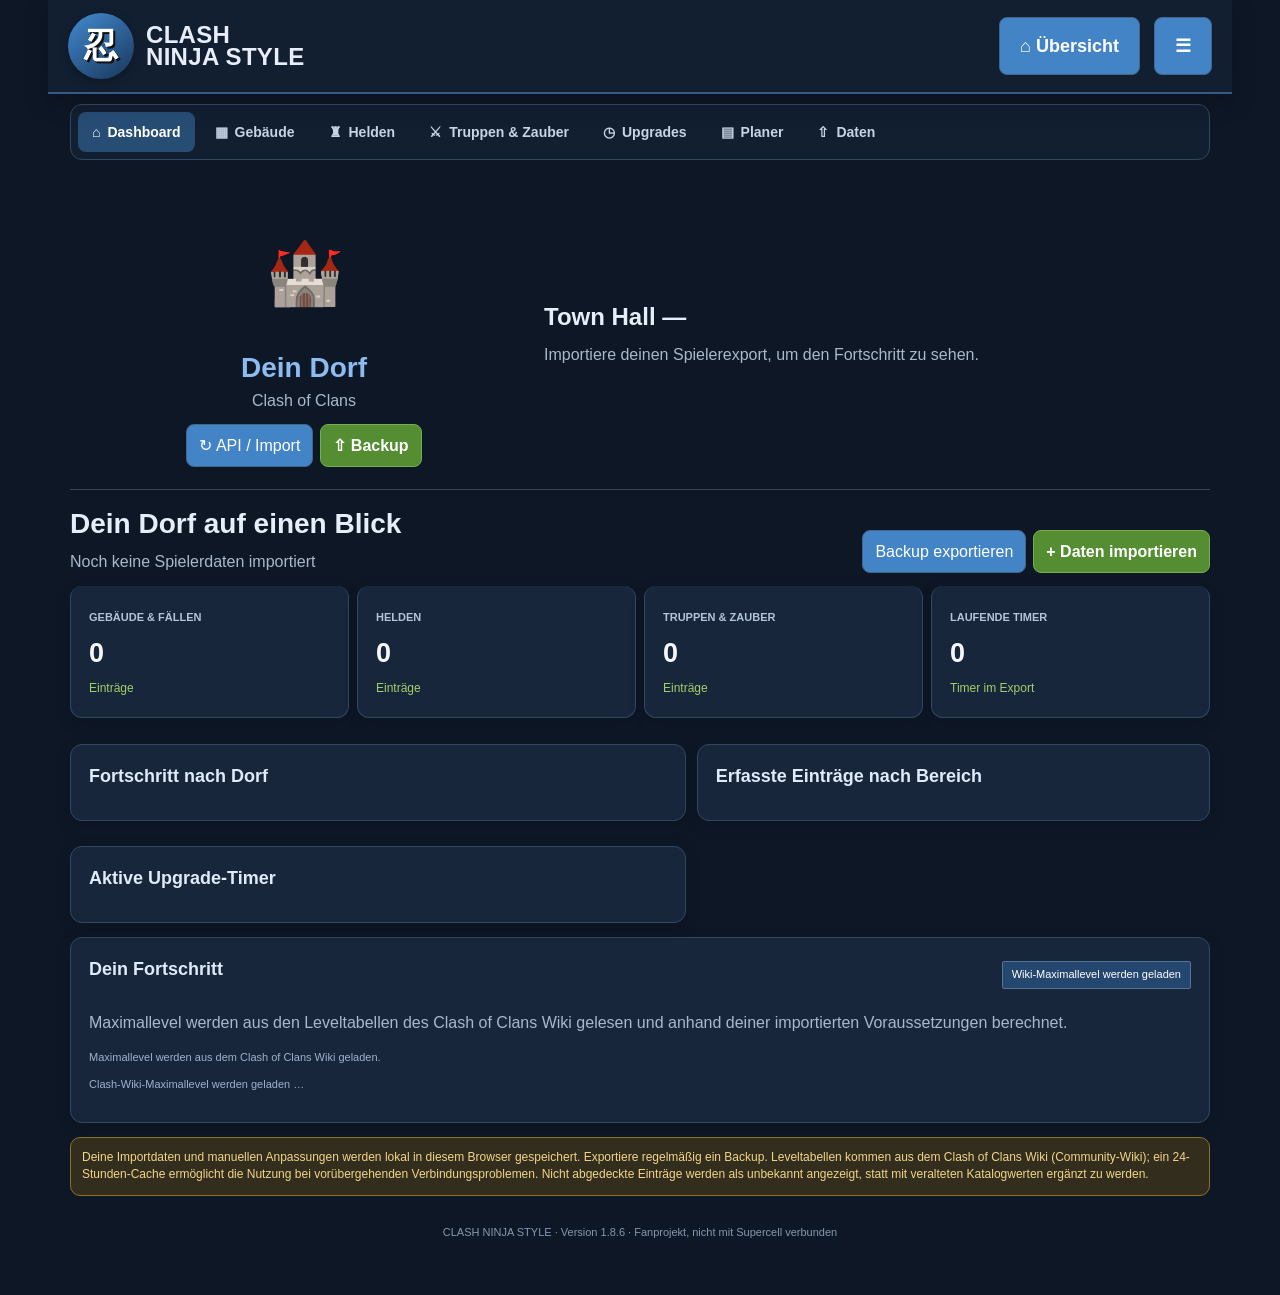
==== commit 34e982d9: "Add files via upload" ====
--- a/index.html
+++ b/index.html
@@ -1,5 +1,5 @@
 <!doctype html>
-<html lang="de"><head><meta charset="utf-8"><meta name="viewport" content="width=device-width,initial-scale=1,viewport-fit=cover"><meta name="theme-color" content="#10110f"><meta name="description" content="Privater Clash-of-Clans-Tracker mit Dorfexport-Import, Fortschritt und lokalem Upgrade-Planer."><meta name="robots" content="noindex,nofollow"><title>Clash Ninja Style 1.8.5 – Dorf-Fortschritt</title>
+<html lang="de"><head><meta charset="utf-8"><meta name="viewport" content="width=device-width,initial-scale=1,viewport-fit=cover"><meta name="theme-color" content="#10110f"><meta name="description" content="Privater Clash-of-Clans-Tracker mit Dorfexport-Import, Fortschritt und lokalem Upgrade-Planer."><meta name="robots" content="noindex,nofollow"><title>Clash Ninja Style 1.8.6 – Dorf-Fortschritt</title>
 <link rel="stylesheet" href="style.css"></head><body><div class="app">
 <header class="top"><div class="brand"><div class="logo">忍</div><div><h1>CLASH<br>NINJA STYLE</h1></div></div><div class="headactions"><button class="btn" onclick="show('dashboard')">⌂ Übersicht</button><button class="btn" aria-label="Menü öffnen" onclick="document.getElementById('nav').classList.toggle('menuopen')">☰</button></div></header>
 <div class="layout"><aside class="side" id="nav">
@@ -11,9 +11,9 @@
 <div class="card"><div class="split"><h3>Dein Fortschritt</h3><span class="pill" id="knownprogress">Wiki-Maximallevel werden geladen</span></div><p class="muted">Maximallevel werden aus den Leveltabellen des Clash of Clans Wiki gelesen und anhand deiner importierten Voraussetzungen berechnet.</p><div id="progresssummary" class="mini">Maximallevel werden aus dem Clash of Clans Wiki geladen.</div><p id="gameDataStatus" class="mini" aria-live="polite">Clash-Wiki-Maximallevel werden geladen …</p></div>
 <div class="notice">Deine Importdaten und manuellen Anpassungen werden lokal in diesem Browser gespeichert. Exportiere regelmäßig ein Backup. Leveltabellen kommen aus dem Clash of Clans Wiki (Community-Wiki); ein 24-Stunden-Cache ermöglicht die Nutzung bei vorübergehenden Verbindungsproblemen. Nicht abgedeckte Einträge werden als unbekannt angezeigt, statt mit veralteten Katalogwerten ergänzt zu werden.</div></section>
 <section id="listpage" class="hide"><div class="welcome"><div><h2 id="listtitle">Gebäude</h2><div class="muted" id="listcount">0 Einträge</div></div></div><div class="toolbar"><input id="search" placeholder="Nach Namen suchen …" oninput="renderList()"><select id="villagefilter" onchange="renderList()"><option value="all">Alle Dörfer</option><option value="home">Heimatdorf</option><option value="builder">Bauarbeiterbasis</option></select><select id="category" onchange="renderList()"><option value="all">Alle Kategorien</option></select><select id="sort" onchange="renderList()"><option value="id">Sortierung: Standard</option><option value="level">Level: hoch zuerst</option><option value="name">Kategorie</option></select></div><div class="itemgrid" id="items"></div></section>
-<section id="detailpage" class="hide"><div class="welcome"><div><h2 id="detailtitle">Levelübersicht</h2><div class="muted" id="detailmeta"></div></div><button class="btn" onclick="closeItemDetail()">← Zurück</button></div><div id="detaillegend" class="detail-legend"></div><div class="detail-table-wrap"><table class="detail-table"><thead><tr><th>Level</th><th>Kosten</th><th>Bau-/Upgradezeit</th><th>Voraussetzung</th></tr></thead><tbody id="detaillevels"></tbody></table></div></section>
+<section id="detailpage" class="hide"><div class="welcome"><div><h2 id="detailtitle">Levelübersicht</h2><div class="muted" id="detailmeta"></div></div><button class="btn" onclick="closeItemDetail()">← Zurück</button></div><div id="detaillegend" class="detail-legend"></div><div class="detail-pager"><button class="btn" id="detailprev" onclick="changeDetailPage(-1)">← Vorherige</button><span id="detailpageinfo"></span><button class="btn" id="detailnext" onclick="changeDetailPage(1)">Nächste →</button><button class="btn gold" onclick="jumpToCurrentDetailLevel()">Aktuelles Level</button><select id="detailsize" onchange="setDetailPageSize(this.value)" aria-label="Anzahl Level pro Seite"><option value="10">10 pro Seite</option><option value="25">25 pro Seite</option><option value="50">50 pro Seite</option><option value="all">Alle anzeigen</option></select></div><div class="detail-table-wrap"><table class="detail-table"><thead><tr><th>Level</th><th>Kosten</th><th>Bau-/Upgradezeit</th><th>Voraussetzung</th></tr></thead><tbody id="detaillevels"></tbody></table></div></section>
 <section id="upgrades" class="hide"><div class="welcome"><div><h2>Upgrade-Verwaltung</h2><div class="muted">Timer aus dem Export und deine Bauarbeiter-Zuordnung</div></div></div><div class="card"><h3>Aktive Timer aus deinem Export</h3><div class="mini" id="timerwarning"></div><p class="muted">Timer-Rohwerte aus dem Export werden unverändert angezeigt. Automatische Bauarbeiter-Zuordnungen sind Vorschläge und können manuell geändert werden.</p><div id="alltimers"></div></div><div class="card"><h3>Bauarbeiter-Zuordnung</h3><p class="muted">Du kannst laufende Upgrades hier manuell einem Bauarbeiter zuordnen. Die Zuordnung wird lokal gespeichert.</p><div id="builderassign"></div></div></section>
 <section id="planner" class="hide"><div class="welcome"><div><h2>Upgrade-Planer</h2><div class="muted">Plane deine nächsten Verbesserungen</div></div></div><div class="card"><h3>Neues Upgrade vormerken</h3><div class="formgrid"><div class="formfield"><label>Gebäude / Einheit</label><input id="planname" placeholder="z. B. Bogenschützenturm"></div><div class="formfield"><label>Aktuelles Level</label><input id="planlevel" type="number" min="0" placeholder="z. B. 13"></div><div class="formfield"><label>Ziel-Level</label><input id="plantarget" type="number" min="1" placeholder="z. B. 14"></div><div class="formfield"><label>Bauarbeiter</label><input id="planbuilder" placeholder="z. B. Bauarbeiter 1"></div><div class="formfield"><label>Geplanter Start</label><input id="planstart" type="date"></div><div class="formfield"><label>Notiz</label><input id="plannote" placeholder="Optional"></div></div><button class="btn gold" style="margin-top:12px" onclick="addPlan()">Zum Plan hinzufügen</button></div><div class="card"><h3>Deine Planung</h3><div id="plans"></div></div></section>
 <section id="import" class="hide"><div class="welcome"><div><h2>Daten & Backup</h2><div class="muted">Spielstand importieren oder Tracker-Daten sichern</div></div></div><div class="card"><h3>Clash-of-Clans-JSON importieren</h3><input type="file" id="file" accept=".json,application/json" class="btn"><p class="muted">Oder JSON-Inhalt einfügen:</p><textarea id="paste" style="width:100%;height:160px;background:#11120f;color:#eee;border:1px solid var(--line);border-radius:10px;padding:12px" placeholder='{"tag":"#...","buildings":[...]}'></textarea><div class="actions" style="margin-top:12px"><button class="btn gold" onclick="importPaste()">Importieren</button><button class="btn" onclick="exportData()">Backup herunterladen</button><button class="btn danger" onclick="clearData()">Spielstand löschen</button></div><p id="importmsg" class="muted"></p></div><div class="card"><h3>Über diese Version</h3><button class="btn" onclick="retryGameData()">Wiki-Maximallevel neu laden</button><p class="muted">Maximallevel stammen aus den Leveltabellen des Clash of Clans Wiki und berücksichtigen Rathaus, Labor, Heldenhalle, Schmiede, Haustierhaus, Bauarbeiterhalle und Sternlabor. Der Shop-Spieldatenkatalog dient nur zur Zuordnung von Namen und Seltenheiten; seine Levelwerte werden nicht als Ersatz verwendet. Wiki-Daten werden bis zu 24 Stunden lokal zwischengespeichert. Tracker-Daten bleiben lokal in diesem Browser; sichere sie regelmäßig über ein Backup.</p></div></section>
-</main></div><footer>CLASH NINJA STYLE · Version 1.8.5 · Fanprojekt, nicht mit Supercell verbunden</footer></div>
+</main></div><footer>CLASH NINJA STYLE · Version 1.8.6 · Fanprojekt, nicht mit Supercell verbunden</footer></div>
 <script src="app.js"></script></body></html>
--- a/style.css
+++ b/style.css
@@ -86,6 +86,7 @@
 .detail-legend{display:flex;gap:14px;flex-wrap:wrap;color:var(--muted);font-size:13px;margin:0 0 12px}
 .detail-legend b{display:inline-block;width:12px;height:12px;margin-right:5px;border-radius:3px}.currentMark{background:#ffc84a}.doneMark{background:#73bd4b}
 .detail-table-wrap{overflow-x:auto;border:1px solid var(--line);border-radius:12px;background:var(--panel)}
+.detail-pager{display:flex;align-items:center;gap:8px;flex-wrap:wrap;margin:0 0 12px}.detail-pager span{min-width:110px;text-align:center;color:var(--muted);font-size:13px}.detail-pager select{background:#0f1b2b;color:var(--text);border:1px solid #3a526f;border-radius:8px;padding:9px}.detail-pager .btn:disabled{opacity:.45;cursor:not-allowed;transform:none}
 .detail-table{width:100%;border-collapse:collapse;min-width:620px}.detail-table th,.detail-table td{padding:12px 14px;border-bottom:1px solid var(--line);text-align:left}.detail-table th{color:#bcd1e8;background:#1b2e45}.detail-table tr:last-child td{border-bottom:0}.detail-table tr.current{background:#58491f;outline:2px solid #ffc84a;outline-offset:-2px}.detail-table tr.completed{background:#1c382a}.empty-detail{text-align:center;color:var(--muted);padding:28px}
 .ninja-row:nth-child(even){background:#1a2c42}
 .ninja-left{grid-template-columns:52px 1fr auto;grid-template-rows:auto;padding:10px 14px;gap:8px;border-color:var(--line)}
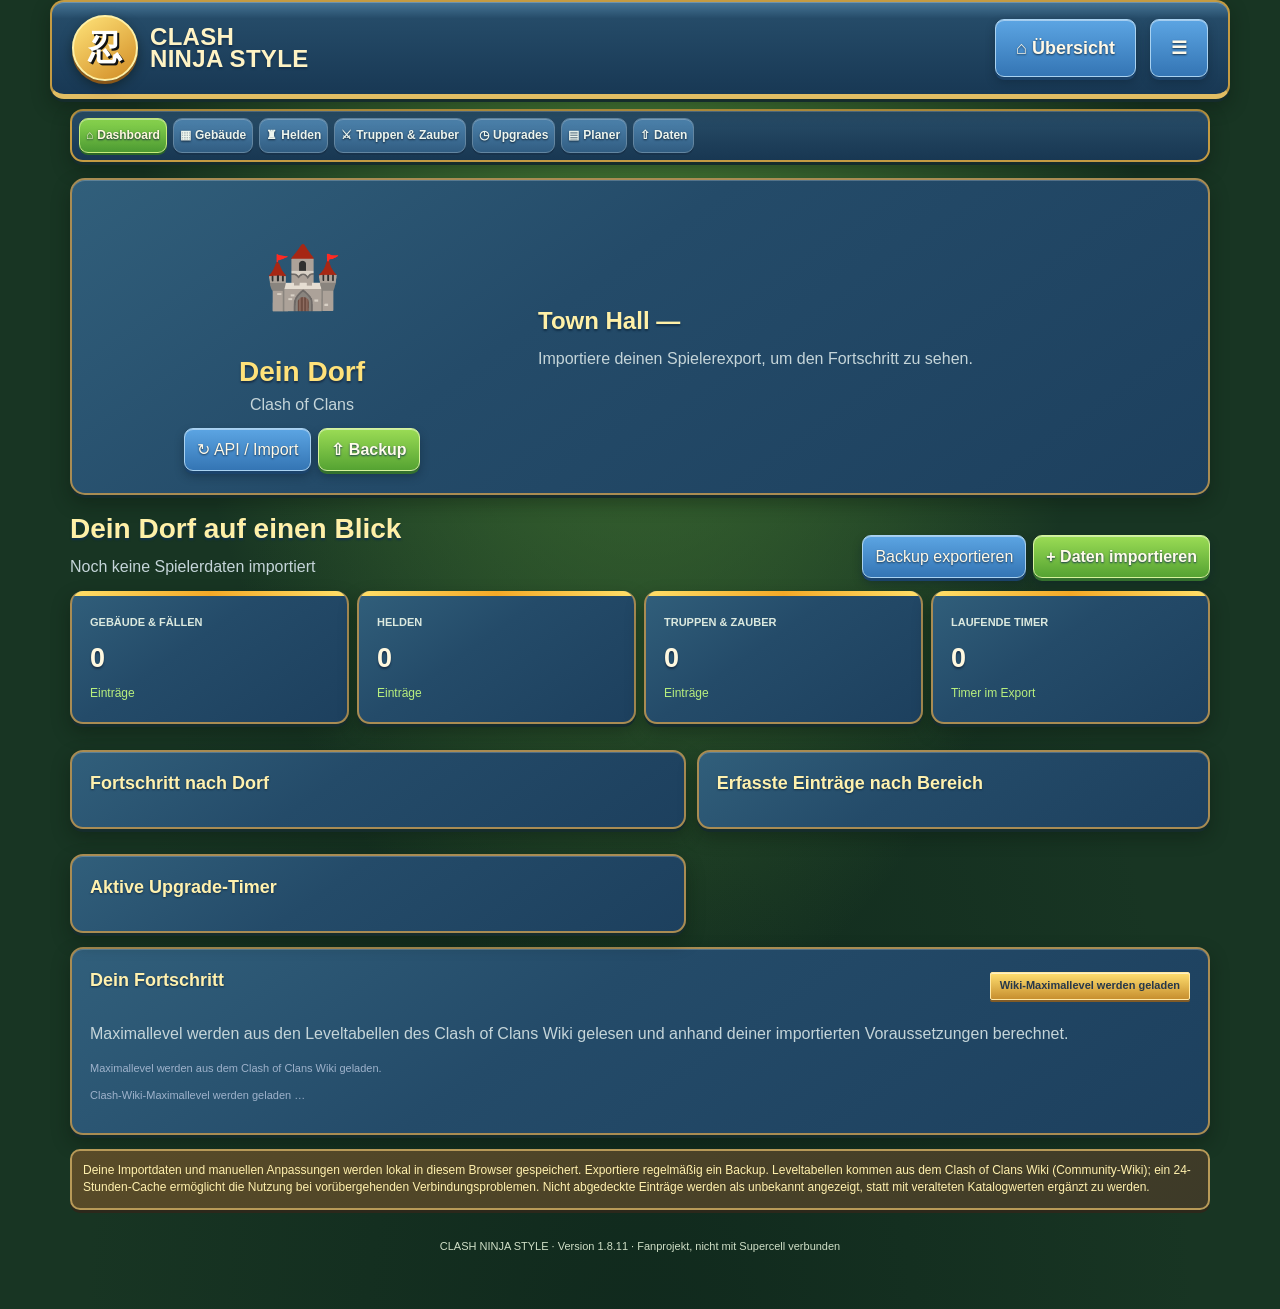
==== commit 6f5b46ea: "Add files via upload" ====
--- a/index.html
+++ b/index.html
@@ -1,5 +1,5 @@
 <!doctype html>
-<html lang="de"><head><meta charset="utf-8"><meta name="viewport" content="width=device-width,initial-scale=1,viewport-fit=cover"><meta name="theme-color" content="#10110f"><meta name="description" content="Privater Clash-of-Clans-Tracker mit Dorfexport-Import, Fortschritt und lokalem Upgrade-Planer."><meta name="robots" content="noindex,nofollow"><title>Clash Ninja Style 1.8.6 – Dorf-Fortschritt</title>
+<html lang="de"><head><meta charset="utf-8"><meta name="viewport" content="width=device-width,initial-scale=1,viewport-fit=cover"><meta name="theme-color" content="#183523"><meta name="description" content="Privater Clash-of-Clans-Tracker mit Dorfexport-Import, Fortschritt und lokalem Upgrade-Planer."><meta name="robots" content="noindex,nofollow"><title>Clash Ninja Style 1.8.11 – Dorf-Fortschritt</title>
 <link rel="stylesheet" href="style.css"></head><body><div class="app">
 <header class="top"><div class="brand"><div class="logo">忍</div><div><h1>CLASH<br>NINJA STYLE</h1></div></div><div class="headactions"><button class="btn" onclick="show('dashboard')">⌂ Übersicht</button><button class="btn" aria-label="Menü öffnen" onclick="document.getElementById('nav').classList.toggle('menuopen')">☰</button></div></header>
 <div class="layout"><aside class="side" id="nav">
@@ -10,10 +10,10 @@
 <div class="grid"><div class="card"><h3>Fortschritt nach Dorf</h3><div id="villagebars"></div></div><div class="card"><h3>Erfasste Einträge nach Bereich</h3><div id="bars"></div></div><div class="card"><h3>Aktive Upgrade-Timer</h3><div id="timers"></div></div></div>
 <div class="card"><div class="split"><h3>Dein Fortschritt</h3><span class="pill" id="knownprogress">Wiki-Maximallevel werden geladen</span></div><p class="muted">Maximallevel werden aus den Leveltabellen des Clash of Clans Wiki gelesen und anhand deiner importierten Voraussetzungen berechnet.</p><div id="progresssummary" class="mini">Maximallevel werden aus dem Clash of Clans Wiki geladen.</div><p id="gameDataStatus" class="mini" aria-live="polite">Clash-Wiki-Maximallevel werden geladen …</p></div>
 <div class="notice">Deine Importdaten und manuellen Anpassungen werden lokal in diesem Browser gespeichert. Exportiere regelmäßig ein Backup. Leveltabellen kommen aus dem Clash of Clans Wiki (Community-Wiki); ein 24-Stunden-Cache ermöglicht die Nutzung bei vorübergehenden Verbindungsproblemen. Nicht abgedeckte Einträge werden als unbekannt angezeigt, statt mit veralteten Katalogwerten ergänzt zu werden.</div></section>
-<section id="listpage" class="hide"><div class="welcome"><div><h2 id="listtitle">Gebäude</h2><div class="muted" id="listcount">0 Einträge</div></div></div><div class="toolbar"><input id="search" placeholder="Nach Namen suchen …" oninput="renderList()"><select id="villagefilter" onchange="renderList()"><option value="all">Alle Dörfer</option><option value="home">Heimatdorf</option><option value="builder">Bauarbeiterbasis</option></select><select id="category" onchange="renderList()"><option value="all">Alle Kategorien</option></select><select id="sort" onchange="renderList()"><option value="id">Sortierung: Standard</option><option value="level">Level: hoch zuerst</option><option value="name">Kategorie</option></select></div><div class="itemgrid" id="items"></div></section>
+<section id="listpage" class="hide"><div class="welcome"><div><h2 id="listtitle">Gebäude</h2><div class="muted" id="listcount">0 Einträge</div></div></div><div class="toolbar"><input id="search" placeholder="Nach Namen suchen …" oninput="renderList()"><select id="quickfilter" aria-label="Schnellfilter" onchange="renderList()"><option value="all">Schnellfilter: alle</option><option value="not-maxed">Nicht maximiert (bekannte Max-Level)</option><option value="upgrading">Upgrade läuft</option></select><select id="villagefilter" onchange="renderList()"><option value="all">Alle Dörfer</option><option value="home">Heimatdorf</option><option value="builder">Bauarbeiterbasis</option></select><select id="category" onchange="renderList()"><option value="all">Alle Kategorien</option></select><select id="sort" onchange="renderList()"><option value="id">Sortierung: Standard</option><option value="level">Level: hoch zuerst</option><option value="name">Kategorie</option></select></div><div class="itemgrid" id="items"></div></section>
 <section id="detailpage" class="hide"><div class="welcome"><div><h2 id="detailtitle">Levelübersicht</h2><div class="muted" id="detailmeta"></div></div><button class="btn" onclick="closeItemDetail()">← Zurück</button></div><div id="detaillegend" class="detail-legend"></div><div class="detail-pager"><button class="btn" id="detailprev" onclick="changeDetailPage(-1)">← Vorherige</button><span id="detailpageinfo"></span><button class="btn" id="detailnext" onclick="changeDetailPage(1)">Nächste →</button><button class="btn gold" onclick="jumpToCurrentDetailLevel()">Aktuelles Level</button><select id="detailsize" onchange="setDetailPageSize(this.value)" aria-label="Anzahl Level pro Seite"><option value="10">10 pro Seite</option><option value="25">25 pro Seite</option><option value="50">50 pro Seite</option><option value="all">Alle anzeigen</option></select></div><div class="detail-table-wrap"><table class="detail-table"><thead><tr><th>Level</th><th>Kosten</th><th>Bau-/Upgradezeit</th><th>Voraussetzung</th></tr></thead><tbody id="detaillevels"></tbody></table></div></section>
 <section id="upgrades" class="hide"><div class="welcome"><div><h2>Upgrade-Verwaltung</h2><div class="muted">Timer aus dem Export und deine Bauarbeiter-Zuordnung</div></div></div><div class="card"><h3>Aktive Timer aus deinem Export</h3><div class="mini" id="timerwarning"></div><p class="muted">Timer-Rohwerte aus dem Export werden unverändert angezeigt. Automatische Bauarbeiter-Zuordnungen sind Vorschläge und können manuell geändert werden.</p><div id="alltimers"></div></div><div class="card"><h3>Bauarbeiter-Zuordnung</h3><p class="muted">Du kannst laufende Upgrades hier manuell einem Bauarbeiter zuordnen. Die Zuordnung wird lokal gespeichert.</p><div id="builderassign"></div></div></section>
-<section id="planner" class="hide"><div class="welcome"><div><h2>Upgrade-Planer</h2><div class="muted">Plane deine nächsten Verbesserungen</div></div></div><div class="card"><h3>Neues Upgrade vormerken</h3><div class="formgrid"><div class="formfield"><label>Gebäude / Einheit</label><input id="planname" placeholder="z. B. Bogenschützenturm"></div><div class="formfield"><label>Aktuelles Level</label><input id="planlevel" type="number" min="0" placeholder="z. B. 13"></div><div class="formfield"><label>Ziel-Level</label><input id="plantarget" type="number" min="1" placeholder="z. B. 14"></div><div class="formfield"><label>Bauarbeiter</label><input id="planbuilder" placeholder="z. B. Bauarbeiter 1"></div><div class="formfield"><label>Geplanter Start</label><input id="planstart" type="date"></div><div class="formfield"><label>Notiz</label><input id="plannote" placeholder="Optional"></div></div><button class="btn gold" style="margin-top:12px" onclick="addPlan()">Zum Plan hinzufügen</button></div><div class="card"><h3>Deine Planung</h3><div id="plans"></div></div></section>
+<section id="planner" class="hide"><div class="welcome"><div><h2>Upgrade-Planer</h2><div class="muted">Plane deine nächsten Verbesserungen</div></div></div><div class="card"><h3>Neues Upgrade vormerken</h3><div class="formgrid"><div class="formfield"><label>Gebäude / Einheit</label><input id="planname" placeholder="z. B. Bogenschützenturm"></div><div class="formfield"><label>Aktuelles Level</label><input id="planlevel" type="number" min="0" placeholder="z. B. 13"></div><div class="formfield"><label>Ziel-Level</label><input id="plantarget" type="number" min="1" placeholder="z. B. 14"></div><div class="formfield"><label>Bauarbeiter</label><input id="planbuilder" placeholder="z. B. Bauarbeiter 1"></div><div class="formfield"><label>Geplanter Start</label><input id="planstart" type="date"></div><div class="formfield"><label>Notiz</label><input id="plannote" placeholder="Optional"></div></div><button class="btn gold" style="margin-top:12px" onclick="addPlan()">Zum Plan hinzufügen</button></div><div class="card"><h3>Deine Planung</h3><div id="plantotals"></div><div id="plans"></div></div></section>
 <section id="import" class="hide"><div class="welcome"><div><h2>Daten & Backup</h2><div class="muted">Spielstand importieren oder Tracker-Daten sichern</div></div></div><div class="card"><h3>Clash-of-Clans-JSON importieren</h3><input type="file" id="file" accept=".json,application/json" class="btn"><p class="muted">Oder JSON-Inhalt einfügen:</p><textarea id="paste" style="width:100%;height:160px;background:#11120f;color:#eee;border:1px solid var(--line);border-radius:10px;padding:12px" placeholder='{"tag":"#...","buildings":[...]}'></textarea><div class="actions" style="margin-top:12px"><button class="btn gold" onclick="importPaste()">Importieren</button><button class="btn" onclick="exportData()">Backup herunterladen</button><button class="btn danger" onclick="clearData()">Spielstand löschen</button></div><p id="importmsg" class="muted"></p></div><div class="card"><h3>Über diese Version</h3><button class="btn" onclick="retryGameData()">Wiki-Maximallevel neu laden</button><p class="muted">Maximallevel stammen aus den Leveltabellen des Clash of Clans Wiki und berücksichtigen Rathaus, Labor, Heldenhalle, Schmiede, Haustierhaus, Bauarbeiterhalle und Sternlabor. Der Shop-Spieldatenkatalog dient nur zur Zuordnung von Namen und Seltenheiten; seine Levelwerte werden nicht als Ersatz verwendet. Wiki-Daten werden bis zu 24 Stunden lokal zwischengespeichert. Tracker-Daten bleiben lokal in diesem Browser; sichere sie regelmäßig über ein Backup.</p></div></section>
-</main></div><footer>CLASH NINJA STYLE · Version 1.8.6 · Fanprojekt, nicht mit Supercell verbunden</footer></div>
+</main></div><footer>CLASH NINJA STYLE · Version 1.8.11 · Fanprojekt, nicht mit Supercell verbunden</footer></div>
 <script src="app.js"></script></body></html>
--- a/style.css
+++ b/style.css
@@ -122,3 +122,265 @@
  .ninja-edit .cap-note{flex:1 1 100%}
  .ninja-item-group{margin:8px}
 }
+
+/* Current Clash-inspired village colors with readable tracker panels. */
+:root{
+ --bg:#183523;
+ --panel:#234b6b;
+ --panel2:#2c5c7e;
+ --line:#d5ae51;
+ --text:#fff4d8;
+ --muted:#c5d5d9;
+ --gold:#ffd44f;
+ --green:#75c842;
+ --blue:#438dd0
+}
+body{
+ background:
+  radial-gradient(ellipse at 50% -18%,#57933d 0,transparent 58%),
+  radial-gradient(ellipse at 50% 110%,#10291d 0,transparent 62%),
+  #183523;
+ color:#fff4d8
+}
+.top{
+ background:linear-gradient(180deg,#315f89 0%,#21476e 100%);
+ border:2px solid #d6ad4c;
+ border-bottom:5px solid #b88932;
+ border-radius:14px;
+ box-shadow:0 5px 0 #152c29,0 10px 24px #08130d99,inset 0 1px #ffffff45
+}
+.logo{
+ background:linear-gradient(145deg,#ffe47a,#d18b24);
+ border:2px solid #fff0a5;
+ box-shadow:0 3px 0 #895719,0 5px 12px #07130d88
+}
+.brand h1{color:#fff3c4;text-shadow:0 2px 2px #14304c}
+.side{
+ background:linear-gradient(180deg,#1d4261,#142f4b);
+ border:2px solid #b58b3e;
+ border-radius:13px;
+ box-shadow:0 4px 0 #102719,0 8px 18px #09170d88,inset 0 1px #ffffff30
+}
+.nav{
+ color:#edf5ee;
+ border:1px solid #6386a1;
+ background:linear-gradient(180deg,#4d83ad,#315d82);
+ border-radius:9px;
+ text-shadow:0 1px 2px #10263a;
+ box-shadow:inset 0 1px #ffffff3d,0 2px 0 #18334c
+}
+.nav.active,.nav:hover{
+ color:#fff9dd;
+ background:linear-gradient(180deg,#8bd64f,#4c9a32);
+ border-color:#c8ec7c;
+ box-shadow:inset 0 1px #ffffff6b,0 2px 0 #2a6827
+}
+.welcome h2,.profile-right h2{color:#fff0a7;text-shadow:0 2px 2px #12304a}
+.card{
+ background:linear-gradient(180deg,#2c5d7e,#204769);
+ border:2px solid #d1aa4d;
+ border-radius:13px;
+ box-shadow:0 4px 0 #142b2e,0 8px 18px #09170d66,inset 0 1px #ffffff32
+}
+.card h3{
+ color:#fff1ae;
+ text-shadow:0 1px 2px #132f49
+}
+.stats .card{position:relative;overflow:hidden}
+.stats .card:after{
+ content:"";
+ position:absolute;
+ inset:0 0 auto;
+ height:5px;
+ background:linear-gradient(90deg,#ffdf68,#f3a927,#ffdf68)
+}
+.stat label{color:#dbe9df}
+.stat strong{color:#fff8df;text-shadow:0 2px 2px #18314b}
+.stat em{color:#b9ef7e}
+.profilebox{
+ background:linear-gradient(135deg,#254f70,#1d3e5b);
+ border:2px solid #d3ac50;
+ border-radius:15px;
+ box-shadow:0 4px 0 #142b2e,0 8px 18px #09170d66
+}
+.profile-tag{color:#ffe27a;text-shadow:0 2px 2px #172f49}
+.profilebar .progress{border:1px solid #132f48;background:#173650}
+.profilebar .progress i{background:linear-gradient(180deg,#b8f16a,#58a938)}
+.btn,.headactions .btn{
+ color:#fff9e8;
+ background:linear-gradient(180deg,#5ca5e3,#3475b4);
+ border:1px solid #a9d2f1;
+ border-radius:9px;
+ box-shadow:inset 0 1px #ffffff70,0 3px 0 #1b436b,0 5px 10px #0b1c2a66;
+ text-shadow:0 1px 2px #183650
+}
+.btn:hover,.headactions .btn:hover{
+ background:linear-gradient(180deg,#78b9ed,#4689c7);
+ transform:translateY(-1px)
+}
+.btn.gold{
+ color:#fffbea;
+ background:linear-gradient(180deg,#9bdc55,#55a332);
+ border-color:#d6f39c;
+ box-shadow:inset 0 1px #ffffff78,0 3px 0 #34712e,0 5px 10px #0b1c2a66
+}
+.btn.gold:hover{background:linear-gradient(180deg,#b0e96a,#68b641)}
+.btn.danger{background:linear-gradient(180deg,#d8795b,#a93e37);border-color:#f1b08a}
+.toolbar{
+ background:linear-gradient(180deg,#244d6c,#1b3d5a);
+ border:2px solid #c8a34c;
+ border-radius:12px;
+ box-shadow:0 3px 0 #142b2e
+}
+.toolbar input,.toolbar select,.field,.formfield input,.formfield select,.formfield textarea{
+ background:#16344e;
+ color:#fff5da;
+ border-color:#7292a7
+}
+.ninja-section,.ninja-item-group{
+ background:linear-gradient(180deg,#285776,#1d4262);
+ border:2px solid #cda94e;
+ border-radius:13px;
+ box-shadow:0 4px 0 #142b2e,0 7px 16px #09170d55
+}
+.ninja-heading{
+ color:#fff2b5;
+ background:linear-gradient(180deg,#38729a,#285473);
+ border-bottom:2px solid #d5ae51;
+ text-shadow:0 2px 2px #16324c
+}
+.ninja-summary{background:#1b405e;color:#d9e7e2}
+.ninja-item-heading{
+ color:#fff2bc;
+ background:linear-gradient(180deg,#305f7c,#244a68);
+ border-bottom-color:#69869a;
+ text-shadow:0 1px 2px #142c42
+}
+.ninja-row{background:#315f7b;border-bottom-color:#66869a}
+.ninja-row:nth-child(even){background:#254d6c}
+.ninja-left{border-color:#718b9b}
+.ninja-level{color:#fff3bd;text-shadow:0 1px 2px #17314b}
+.ninja-edit{background:#183c59}
+.ninja-edit input{background:#102e48;color:#fff4d8;border-color:#7896a8}
+.ninja-edit .cap-note{color:#d1e4eb}
+.level-overview strong{color:#fff3c1}
+.level-progress{background:#183b57;border:1px solid #658196}
+.level-progress i{background:linear-gradient(90deg,#9de655,#55b341)}
+.detail-table-wrap{background:#1d4261;border:2px solid #cda94e;box-shadow:0 4px 0 #142b2e}
+.detail-table th{color:#fff1ac;background:linear-gradient(180deg,#38729a,#285473)}
+.detail-table td{border-bottom-color:#55758c}
+.detail-table tr.current{background:#806522;outline-color:#ffe36a}
+.detail-table tr.completed{background:#2c6145}
+.detail-pager select{background:#16344e;color:#fff5da;border-color:#7292a7}
+.notice{
+ color:#fff0ad;
+ background:linear-gradient(135deg,#55461f,#3c351f);
+ border:2px solid #d3aa48;
+ box-shadow:0 3px 0 #2c281b
+}
+footer{color:#d0dfc7}
+@media(max-width:650px){
+ .top{border-radius:0 0 13px 13px}
+ .side{padding:6px;gap:5px}
+ .nav{border:1px solid #6386a1}
+ .detail-pager{gap:7px}
+ .detail-pager .btn{padding:8px 10px}
+ .top{gap:7px;padding:10px 8px}
+ .brand{gap:7px}
+ .logo{width:44px;height:44px;font-size:22px}
+ .brand h1{font-size:15px;line-height:1}
+ .headactions{gap:5px}
+ .headactions .btn{font-size:12px;padding:9px 7px}
+ .profilebox{grid-template-columns:1fr;text-align:center}
+ .profile-right{text-align:left}
+ .profile-town{min-height:90px}
+}
+
+/* Refined from recent Town Hall 19 gameplay: steel-blue panels, gold trim and clear upgrade actions. */
+.top,.side,.card,.profilebox,.toolbar,.ninja-section,.ninja-item-group,.detail-table-wrap{
+ border-color:#c49b43;
+ box-shadow:inset 0 1px #ffffff38,0 3px 0 #152c2c,0 8px 18px #09170d66
+}
+.top{
+ background:linear-gradient(180deg,#477697 0%,#254b68 18%,#183854 100%);
+ border-bottom-color:#e1bd63
+}
+.side{background:linear-gradient(180deg,#294e69,#183752)}
+.card,.profilebox{
+ background:linear-gradient(145deg,#315f7b 0%,#244b69 42%,#1d405e 100%);
+ border-color:#a98c53
+}
+.ninja-section,.ninja-item-group{
+ background:linear-gradient(145deg,#2c5a77,#1d4260);
+ border-color:#b89a5c
+}
+.ninja-heading,.detail-table th{
+ background:linear-gradient(180deg,#4a7b98 0%,#2d5a78 46%,#244968 100%);
+ color:#fff3bd;
+ text-shadow:0 1px 2px #122a3c;
+ box-shadow:inset 0 1px #ffffff42
+}
+.ninja-item-heading{
+ background:linear-gradient(180deg,#335f7a,#254a66);
+ color:#fff0b0
+}
+.ninja-row{
+ background:linear-gradient(100deg,#386b85,#2d5a77)
+}
+.ninja-row:nth-child(even){
+ background:linear-gradient(100deg,#2e5b77,#244968)
+}
+.ninja-item-group .ninja-row:hover{
+ filter:brightness(1.09)
+}
+.ninja-up{
+ color:#fffbe8;
+ background:linear-gradient(180deg,#9be35c 0%,#68bd3e 55%,#48922f 100%);
+ border:1px solid #d5f39d;
+ box-shadow:inset 0 1px #ffffff80,0 2px 0 #34712e,0 4px 7px #0a1c2866;
+ text-shadow:0 1px 2px #285021
+}
+.ninja-up:hover{filter:brightness(1.1);transform:translateY(-1px)}
+.ninja-up:active,.btn:active{transform:translateY(1px);box-shadow:inset 0 1px #ffffff45,0 1px 0 #18334c}
+.level-progress i{background:linear-gradient(90deg,#9be65a 0%,#6bc044 60%,#b4eb58 100%)}
+.detail-table tr.current{
+ background:linear-gradient(90deg,#806626,#65501f);
+ box-shadow:inset 4px 0 #ffe36a
+}
+.detail-table tr.completed{
+ background:linear-gradient(90deg,#326b4d,#28593f)
+}
+.detail-cost-cell{white-space:normal}
+.detail-cost-item{display:inline-flex;align-items:center;gap:6px;margin:2px 8px 2px 0;white-space:nowrap}
+.detail-resource-icon{width:26px;height:26px;object-fit:contain;vertical-align:middle;filter:drop-shadow(0 1px 2px #0008)}
+.plan-totals{display:grid;grid-template-columns:repeat(2,minmax(0,1fr));gap:10px;margin:10px 0}
+.plan-total{padding:12px;background:#1a304a;border:1px solid var(--line);border-radius:8px}
+.plan-total>div{margin-top:6px;font-size:17px;font-weight:700}
+.plan-total small{font-weight:400}
+.plan-costs .detail-resource-icon{width:20px;height:20px}
+@media(max-width:650px){.plan-totals{grid-template-columns:1fr}}
+.pill{
+ background:linear-gradient(180deg,#ffdf70,#c78f2f);
+ color:#26384a;
+ border-color:#ffe8a3;
+ box-shadow:inset 0 1px #ffffff90,0 2px 0 #805b27;
+ font-weight:700
+}
+.notice{
+ background:linear-gradient(135deg,#594b28,#3d3a28);
+ border-color:#b89a58
+}
+.top{margin:0 -20px 8px}
+.profilebox{grid-template-columns:minmax(0,.8fr) minmax(0,1.2fr)}
+.profile-left,.profile-right{min-width:0}
+@media(min-width:651px){
+ .side{flex-wrap:wrap;overflow:hidden}
+ .nav{gap:4px;padding:8px 6px;font-size:12px}
+}
+@media(min-width:900px){
+ .side{flex-wrap:nowrap}
+}
+@media(prefers-reduced-motion:reduce){
+ *,*:before,*:after{scroll-behavior:auto!important;transition:none!important}
+}
+@media(max-width:650px){.top{margin:0 -10px 6px}}
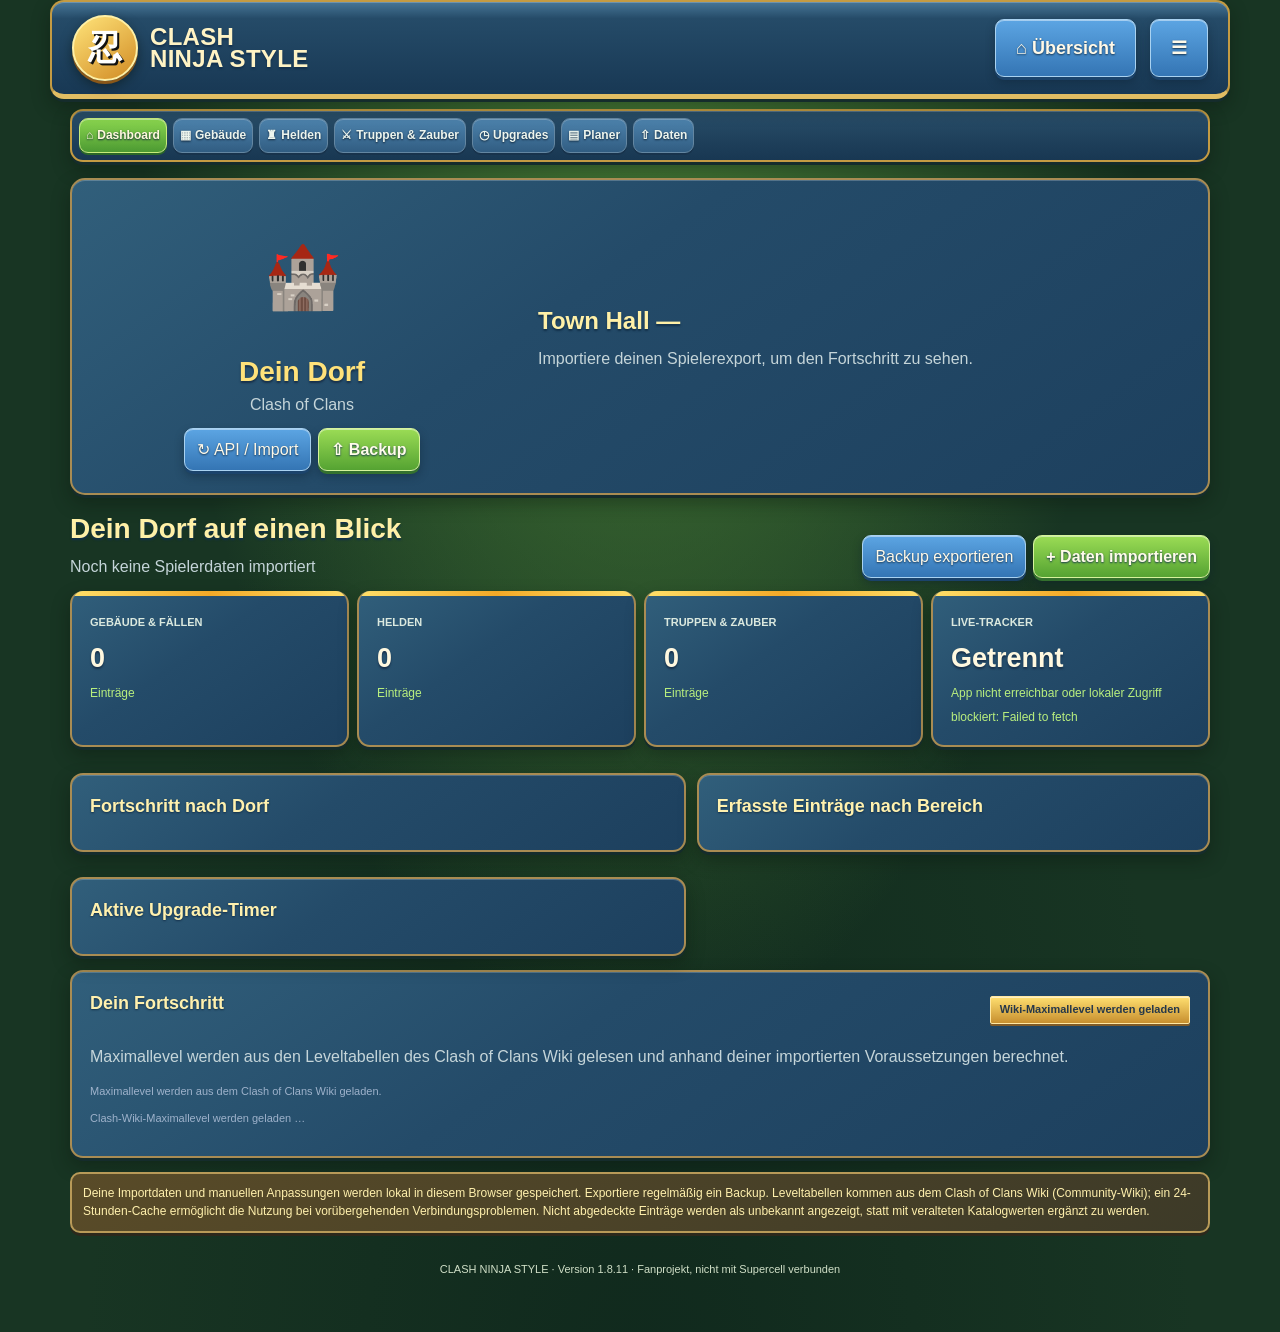
==== commit a7b7b566: "Add files via upload" ====
--- a/index.html
+++ b/index.html
@@ -6,7 +6,7 @@
 <button class="nav active" data-page="dashboard"><span>⌂</span>Dashboard</button><button class="nav" data-page="buildings"><span>▦</span>Gebäude</button><button class="nav" data-page="heroes"><span>♜</span>Helden</button><button class="nav" data-page="troops"><span>⚔</span>Truppen & Zauber</button><button class="nav" data-page="upgrades"><span>◷</span>Upgrades</button><button class="nav" data-page="planner"><span>▤</span>Planer</button><button class="nav" data-page="import"><span>⇧</span>Daten</button>
 </aside><main class="content">
 <section id="dashboard"><div class="profilebox"><div class="profile-left"><div class="profile-town" id="profiletownimage">🏰</div><div class="profile-tag" id="profiletag">Dein Dorf</div><div class="muted" id="profiletown">Clash of Clans</div><div class="actions" style="justify-content:center;margin-top:12px"><button class="btn" onclick="show('import')">↻ API / Import</button><button class="btn gold" onclick="exportData()">⇧ Backup</button></div></div><div class="profile-right"><h2 id="profiletitle">Town Hall —</h2><div id="profilebars"><div class="muted">Importiere deinen Spielerexport, um den Fortschritt zu sehen.</div></div></div></div><div class="welcome"><div><h2>Dein Dorf auf einen Blick</h2><div class="muted" id="playerline">Noch keine Spielerdaten importiert</div></div><div class="actions"><button class="btn" onclick="exportData()">Backup exportieren</button><button class="btn gold" onclick="show('import')">+ Daten importieren</button></div></div>
-<div class="stats"><div class="card stat"><label>GEBÄUDE & FÄLLEN</label><strong id="sbuild">0</strong><em>Einträge</em></div><div class="card stat"><label>HELDEN</label><strong id="sheroes">0</strong><em>Einträge</em></div><div class="card stat"><label>TRUPPEN & ZAUBER</label><strong id="stroops">0</strong><em>Einträge</em></div><div class="card stat"><label>LAUFENDE TIMER</label><strong id="stimers">0</strong><em>Timer im Export</em></div></div>
+<div class="stats"><div class="card stat"><label>GEBÄUDE & FÄLLEN</label><strong id="sbuild">0</strong><em>Einträge</em></div><div class="card stat"><label>HELDEN</label><strong id="sheroes">0</strong><em>Einträge</em></div><div class="card stat"><label>TRUPPEN & ZAUBER</label><strong id="stroops">0</strong><em>Einträge</em></div><div class="card stat"><label>LIVE-TRACKER</label><strong id="livebridge">–</strong><em id="livebridgemsg">Desktop-App wird gesucht</em></div></div>
 <div class="grid"><div class="card"><h3>Fortschritt nach Dorf</h3><div id="villagebars"></div></div><div class="card"><h3>Erfasste Einträge nach Bereich</h3><div id="bars"></div></div><div class="card"><h3>Aktive Upgrade-Timer</h3><div id="timers"></div></div></div>
 <div class="card"><div class="split"><h3>Dein Fortschritt</h3><span class="pill" id="knownprogress">Wiki-Maximallevel werden geladen</span></div><p class="muted">Maximallevel werden aus den Leveltabellen des Clash of Clans Wiki gelesen und anhand deiner importierten Voraussetzungen berechnet.</p><div id="progresssummary" class="mini">Maximallevel werden aus dem Clash of Clans Wiki geladen.</div><p id="gameDataStatus" class="mini" aria-live="polite">Clash-Wiki-Maximallevel werden geladen …</p></div>
 <div class="notice">Deine Importdaten und manuellen Anpassungen werden lokal in diesem Browser gespeichert. Exportiere regelmäßig ein Backup. Leveltabellen kommen aus dem Clash of Clans Wiki (Community-Wiki); ein 24-Stunden-Cache ermöglicht die Nutzung bei vorübergehenden Verbindungsproblemen. Nicht abgedeckte Einträge werden als unbekannt angezeigt, statt mit veralteten Katalogwerten ergänzt zu werden.</div></section>
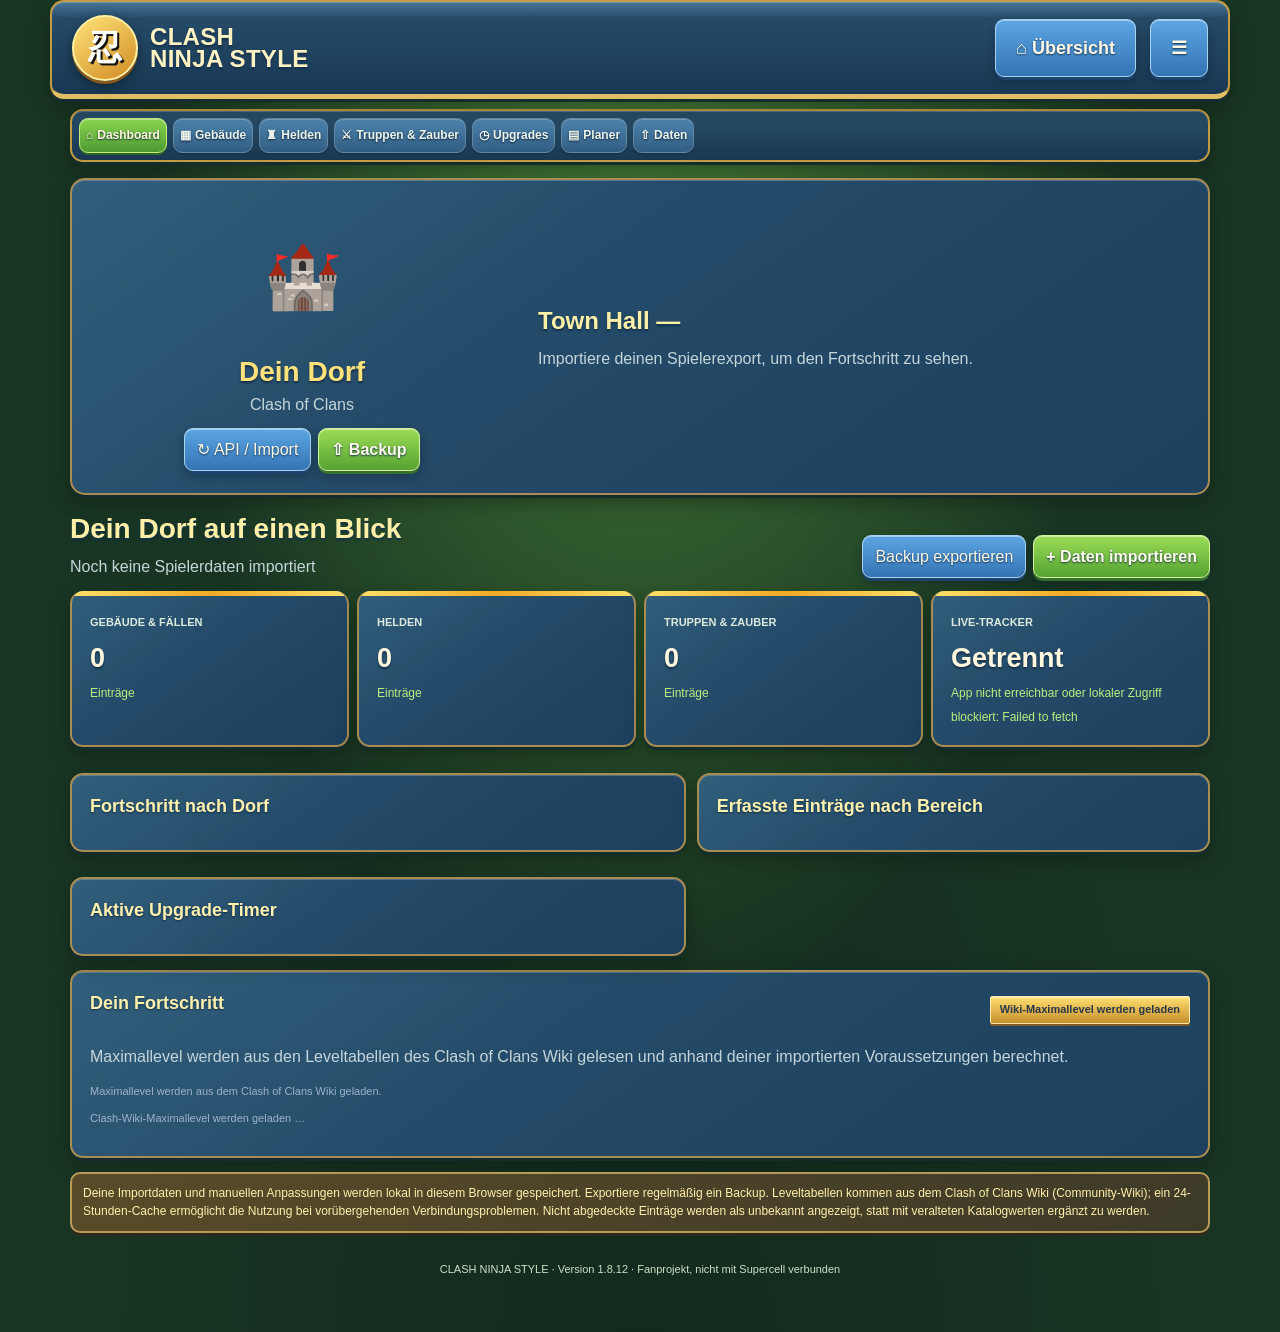
==== commit dc58d933: "Add files via upload" ====
--- a/index.html
+++ b/index.html
@@ -1,5 +1,5 @@
 <!doctype html>
-<html lang="de"><head><meta charset="utf-8"><meta name="viewport" content="width=device-width,initial-scale=1,viewport-fit=cover"><meta name="theme-color" content="#183523"><meta name="description" content="Privater Clash-of-Clans-Tracker mit Dorfexport-Import, Fortschritt und lokalem Upgrade-Planer."><meta name="robots" content="noindex,nofollow"><title>Clash Ninja Style 1.8.11 – Dorf-Fortschritt</title>
+<html lang="de"><head><meta charset="utf-8"><meta name="viewport" content="width=device-width,initial-scale=1,viewport-fit=cover"><meta name="theme-color" content="#183523"><meta name="description" content="Privater Clash-of-Clans-Tracker mit Dorfexport-Import, Fortschritt und lokalem Upgrade-Planer."><meta name="robots" content="noindex,nofollow"><title>Clash Ninja Style 1.8.12 – Dorf-Fortschritt</title>
 <link rel="stylesheet" href="style.css"></head><body><div class="app">
 <header class="top"><div class="brand"><div class="logo">忍</div><div><h1>CLASH<br>NINJA STYLE</h1></div></div><div class="headactions"><button class="btn" onclick="show('dashboard')">⌂ Übersicht</button><button class="btn" aria-label="Menü öffnen" onclick="document.getElementById('nav').classList.toggle('menuopen')">☰</button></div></header>
 <div class="layout"><aside class="side" id="nav">
@@ -14,6 +14,6 @@
 <section id="detailpage" class="hide"><div class="welcome"><div><h2 id="detailtitle">Levelübersicht</h2><div class="muted" id="detailmeta"></div></div><button class="btn" onclick="closeItemDetail()">← Zurück</button></div><div id="detaillegend" class="detail-legend"></div><div class="detail-pager"><button class="btn" id="detailprev" onclick="changeDetailPage(-1)">← Vorherige</button><span id="detailpageinfo"></span><button class="btn" id="detailnext" onclick="changeDetailPage(1)">Nächste →</button><button class="btn gold" onclick="jumpToCurrentDetailLevel()">Aktuelles Level</button><select id="detailsize" onchange="setDetailPageSize(this.value)" aria-label="Anzahl Level pro Seite"><option value="10">10 pro Seite</option><option value="25">25 pro Seite</option><option value="50">50 pro Seite</option><option value="all">Alle anzeigen</option></select></div><div class="detail-table-wrap"><table class="detail-table"><thead><tr><th>Level</th><th>Kosten</th><th>Bau-/Upgradezeit</th><th>Voraussetzung</th></tr></thead><tbody id="detaillevels"></tbody></table></div></section>
 <section id="upgrades" class="hide"><div class="welcome"><div><h2>Upgrade-Verwaltung</h2><div class="muted">Timer aus dem Export und deine Bauarbeiter-Zuordnung</div></div></div><div class="card"><h3>Aktive Timer aus deinem Export</h3><div class="mini" id="timerwarning"></div><p class="muted">Timer-Rohwerte aus dem Export werden unverändert angezeigt. Automatische Bauarbeiter-Zuordnungen sind Vorschläge und können manuell geändert werden.</p><div id="alltimers"></div></div><div class="card"><h3>Bauarbeiter-Zuordnung</h3><p class="muted">Du kannst laufende Upgrades hier manuell einem Bauarbeiter zuordnen. Die Zuordnung wird lokal gespeichert.</p><div id="builderassign"></div></div></section>
 <section id="planner" class="hide"><div class="welcome"><div><h2>Upgrade-Planer</h2><div class="muted">Plane deine nächsten Verbesserungen</div></div></div><div class="card"><h3>Neues Upgrade vormerken</h3><div class="formgrid"><div class="formfield"><label>Gebäude / Einheit</label><input id="planname" placeholder="z. B. Bogenschützenturm"></div><div class="formfield"><label>Aktuelles Level</label><input id="planlevel" type="number" min="0" placeholder="z. B. 13"></div><div class="formfield"><label>Ziel-Level</label><input id="plantarget" type="number" min="1" placeholder="z. B. 14"></div><div class="formfield"><label>Bauarbeiter</label><input id="planbuilder" placeholder="z. B. Bauarbeiter 1"></div><div class="formfield"><label>Geplanter Start</label><input id="planstart" type="date"></div><div class="formfield"><label>Notiz</label><input id="plannote" placeholder="Optional"></div></div><button class="btn gold" style="margin-top:12px" onclick="addPlan()">Zum Plan hinzufügen</button></div><div class="card"><h3>Deine Planung</h3><div id="plantotals"></div><div id="plans"></div></div></section>
-<section id="import" class="hide"><div class="welcome"><div><h2>Daten & Backup</h2><div class="muted">Spielstand importieren oder Tracker-Daten sichern</div></div></div><div class="card"><h3>Clash-of-Clans-JSON importieren</h3><input type="file" id="file" accept=".json,application/json" class="btn"><p class="muted">Oder JSON-Inhalt einfügen:</p><textarea id="paste" style="width:100%;height:160px;background:#11120f;color:#eee;border:1px solid var(--line);border-radius:10px;padding:12px" placeholder='{"tag":"#...","buildings":[...]}'></textarea><div class="actions" style="margin-top:12px"><button class="btn gold" onclick="importPaste()">Importieren</button><button class="btn" onclick="exportData()">Backup herunterladen</button><button class="btn danger" onclick="clearData()">Spielstand löschen</button></div><p id="importmsg" class="muted"></p></div><div class="card"><h3>Über diese Version</h3><button class="btn" onclick="retryGameData()">Wiki-Maximallevel neu laden</button><p class="muted">Maximallevel stammen aus den Leveltabellen des Clash of Clans Wiki und berücksichtigen Rathaus, Labor, Heldenhalle, Schmiede, Haustierhaus, Bauarbeiterhalle und Sternlabor. Der Shop-Spieldatenkatalog dient nur zur Zuordnung von Namen und Seltenheiten; seine Levelwerte werden nicht als Ersatz verwendet. Wiki-Daten werden bis zu 24 Stunden lokal zwischengespeichert. Tracker-Daten bleiben lokal in diesem Browser; sichere sie regelmäßig über ein Backup.</p></div></section>
-</main></div><footer>CLASH NINJA STYLE · Version 1.8.11 · Fanprojekt, nicht mit Supercell verbunden</footer></div>
+<section id="import" class="hide"><div class="welcome"><div><h2>Daten & Backup</h2><div class="muted">Spielstand importieren oder Tracker-Daten sichern</div></div></div><div class="card"><h3>Clash-of-Clans-JSON importieren</h3><input type="file" id="file" accept=".json,.txt,application/json,text/plain" class="btn"><p class="muted">JSON-Datei auswählen oder JSON-Inhalt einfügen (auch UTF-16- und Backup-Dateien):</p><textarea id="paste" style="width:100%;height:160px;background:#11120f;color:#eee;border:1px solid var(--line);border-radius:10px;padding:12px" placeholder='{"tag":"#...","buildings":[...]}'></textarea><div class="actions" style="margin-top:12px"><button class="btn gold" onclick="importPaste()">Importieren</button><button class="btn" onclick="exportData()">Backup herunterladen</button><button class="btn danger" onclick="clearData()">Spielstand löschen</button></div><p id="importmsg" class="muted"></p></div><div class="card"><h3>Über diese Version</h3><button class="btn" onclick="retryGameData()">Wiki-Maximallevel neu laden</button><p class="muted">Maximallevel stammen aus den Leveltabellen des Clash of Clans Wiki und berücksichtigen Rathaus, Labor, Heldenhalle, Schmiede, Haustierhaus, Bauarbeiterhalle und Sternlabor. Der Shop-Spieldatenkatalog dient nur zur Zuordnung von Namen und Seltenheiten; seine Levelwerte werden nicht als Ersatz verwendet. Wiki-Daten werden bis zu 24 Stunden lokal zwischengespeichert. Tracker-Daten bleiben lokal in diesem Browser; sichere sie regelmäßig über ein Backup.</p></div></section>
+</main></div><footer>CLASH NINJA STYLE · Version 1.8.12 · Fanprojekt, nicht mit Supercell verbunden</footer></div>
 <script src="app.js"></script></body></html>
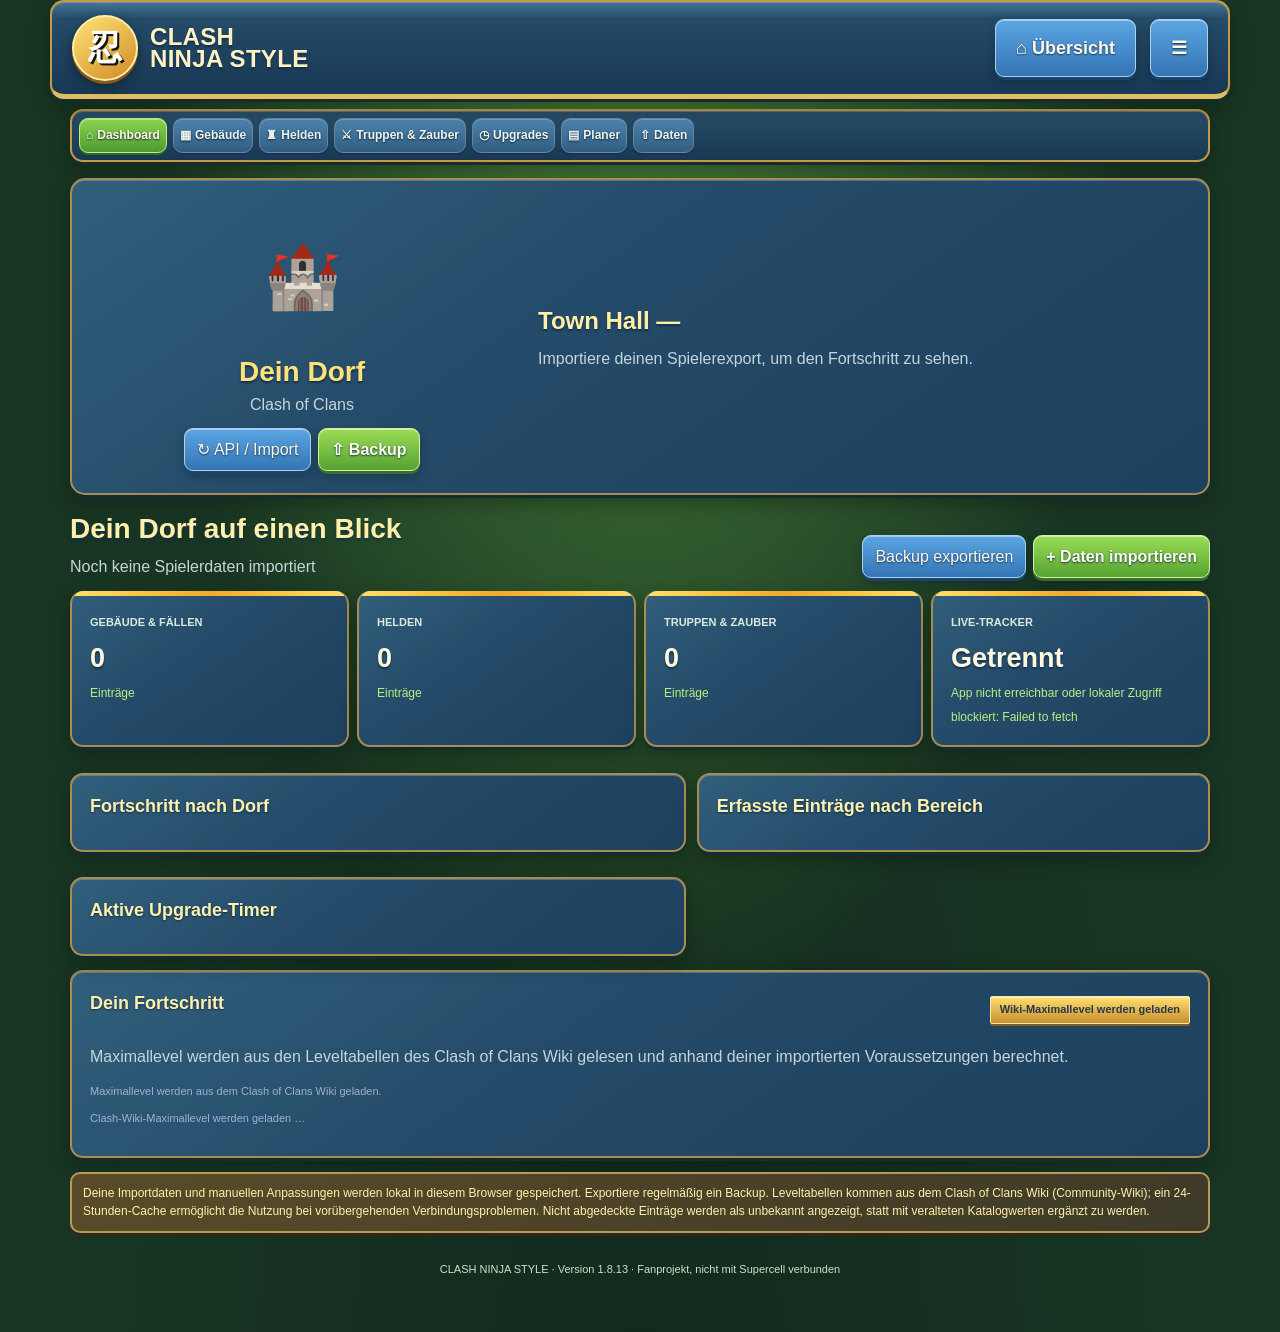
==== commit 1db45b83: "Add files via upload" ====
--- a/index.html
+++ b/index.html
@@ -1,5 +1,5 @@
 <!doctype html>
-<html lang="de"><head><meta charset="utf-8"><meta name="viewport" content="width=device-width,initial-scale=1,viewport-fit=cover"><meta name="theme-color" content="#183523"><meta name="description" content="Privater Clash-of-Clans-Tracker mit Dorfexport-Import, Fortschritt und lokalem Upgrade-Planer."><meta name="robots" content="noindex,nofollow"><title>Clash Ninja Style 1.8.12 – Dorf-Fortschritt</title>
+<html lang="de"><head><meta charset="utf-8"><meta name="viewport" content="width=device-width,initial-scale=1,viewport-fit=cover"><meta name="theme-color" content="#183523"><meta name="description" content="Privater Clash-of-Clans-Tracker mit Dorfexport-Import, Fortschritt und lokalem Upgrade-Planer."><meta name="robots" content="noindex,nofollow"><title>Clash Ninja Style 1.8.13 – Dorf-Fortschritt</title>
 <link rel="stylesheet" href="style.css"></head><body><div class="app">
 <header class="top"><div class="brand"><div class="logo">忍</div><div><h1>CLASH<br>NINJA STYLE</h1></div></div><div class="headactions"><button class="btn" onclick="show('dashboard')">⌂ Übersicht</button><button class="btn" aria-label="Menü öffnen" onclick="document.getElementById('nav').classList.toggle('menuopen')">☰</button></div></header>
 <div class="layout"><aside class="side" id="nav">
@@ -15,5 +15,5 @@
 <section id="upgrades" class="hide"><div class="welcome"><div><h2>Upgrade-Verwaltung</h2><div class="muted">Timer aus dem Export und deine Bauarbeiter-Zuordnung</div></div></div><div class="card"><h3>Aktive Timer aus deinem Export</h3><div class="mini" id="timerwarning"></div><p class="muted">Timer-Rohwerte aus dem Export werden unverändert angezeigt. Automatische Bauarbeiter-Zuordnungen sind Vorschläge und können manuell geändert werden.</p><div id="alltimers"></div></div><div class="card"><h3>Bauarbeiter-Zuordnung</h3><p class="muted">Du kannst laufende Upgrades hier manuell einem Bauarbeiter zuordnen. Die Zuordnung wird lokal gespeichert.</p><div id="builderassign"></div></div></section>
 <section id="planner" class="hide"><div class="welcome"><div><h2>Upgrade-Planer</h2><div class="muted">Plane deine nächsten Verbesserungen</div></div></div><div class="card"><h3>Neues Upgrade vormerken</h3><div class="formgrid"><div class="formfield"><label>Gebäude / Einheit</label><input id="planname" placeholder="z. B. Bogenschützenturm"></div><div class="formfield"><label>Aktuelles Level</label><input id="planlevel" type="number" min="0" placeholder="z. B. 13"></div><div class="formfield"><label>Ziel-Level</label><input id="plantarget" type="number" min="1" placeholder="z. B. 14"></div><div class="formfield"><label>Bauarbeiter</label><input id="planbuilder" placeholder="z. B. Bauarbeiter 1"></div><div class="formfield"><label>Geplanter Start</label><input id="planstart" type="date"></div><div class="formfield"><label>Notiz</label><input id="plannote" placeholder="Optional"></div></div><button class="btn gold" style="margin-top:12px" onclick="addPlan()">Zum Plan hinzufügen</button></div><div class="card"><h3>Deine Planung</h3><div id="plantotals"></div><div id="plans"></div></div></section>
 <section id="import" class="hide"><div class="welcome"><div><h2>Daten & Backup</h2><div class="muted">Spielstand importieren oder Tracker-Daten sichern</div></div></div><div class="card"><h3>Clash-of-Clans-JSON importieren</h3><input type="file" id="file" accept=".json,.txt,application/json,text/plain" class="btn"><p class="muted">JSON-Datei auswählen oder JSON-Inhalt einfügen (auch UTF-16- und Backup-Dateien):</p><textarea id="paste" style="width:100%;height:160px;background:#11120f;color:#eee;border:1px solid var(--line);border-radius:10px;padding:12px" placeholder='{"tag":"#...","buildings":[...]}'></textarea><div class="actions" style="margin-top:12px"><button class="btn gold" onclick="importPaste()">Importieren</button><button class="btn" onclick="exportData()">Backup herunterladen</button><button class="btn danger" onclick="clearData()">Spielstand löschen</button></div><p id="importmsg" class="muted"></p></div><div class="card"><h3>Über diese Version</h3><button class="btn" onclick="retryGameData()">Wiki-Maximallevel neu laden</button><p class="muted">Maximallevel stammen aus den Leveltabellen des Clash of Clans Wiki und berücksichtigen Rathaus, Labor, Heldenhalle, Schmiede, Haustierhaus, Bauarbeiterhalle und Sternlabor. Der Shop-Spieldatenkatalog dient nur zur Zuordnung von Namen und Seltenheiten; seine Levelwerte werden nicht als Ersatz verwendet. Wiki-Daten werden bis zu 24 Stunden lokal zwischengespeichert. Tracker-Daten bleiben lokal in diesem Browser; sichere sie regelmäßig über ein Backup.</p></div></section>
-</main></div><footer>CLASH NINJA STYLE · Version 1.8.12 · Fanprojekt, nicht mit Supercell verbunden</footer></div>
+</main></div><footer>CLASH NINJA STYLE · Version 1.8.13 · Fanprojekt, nicht mit Supercell verbunden</footer></div>
 <script src="app.js"></script></body></html>
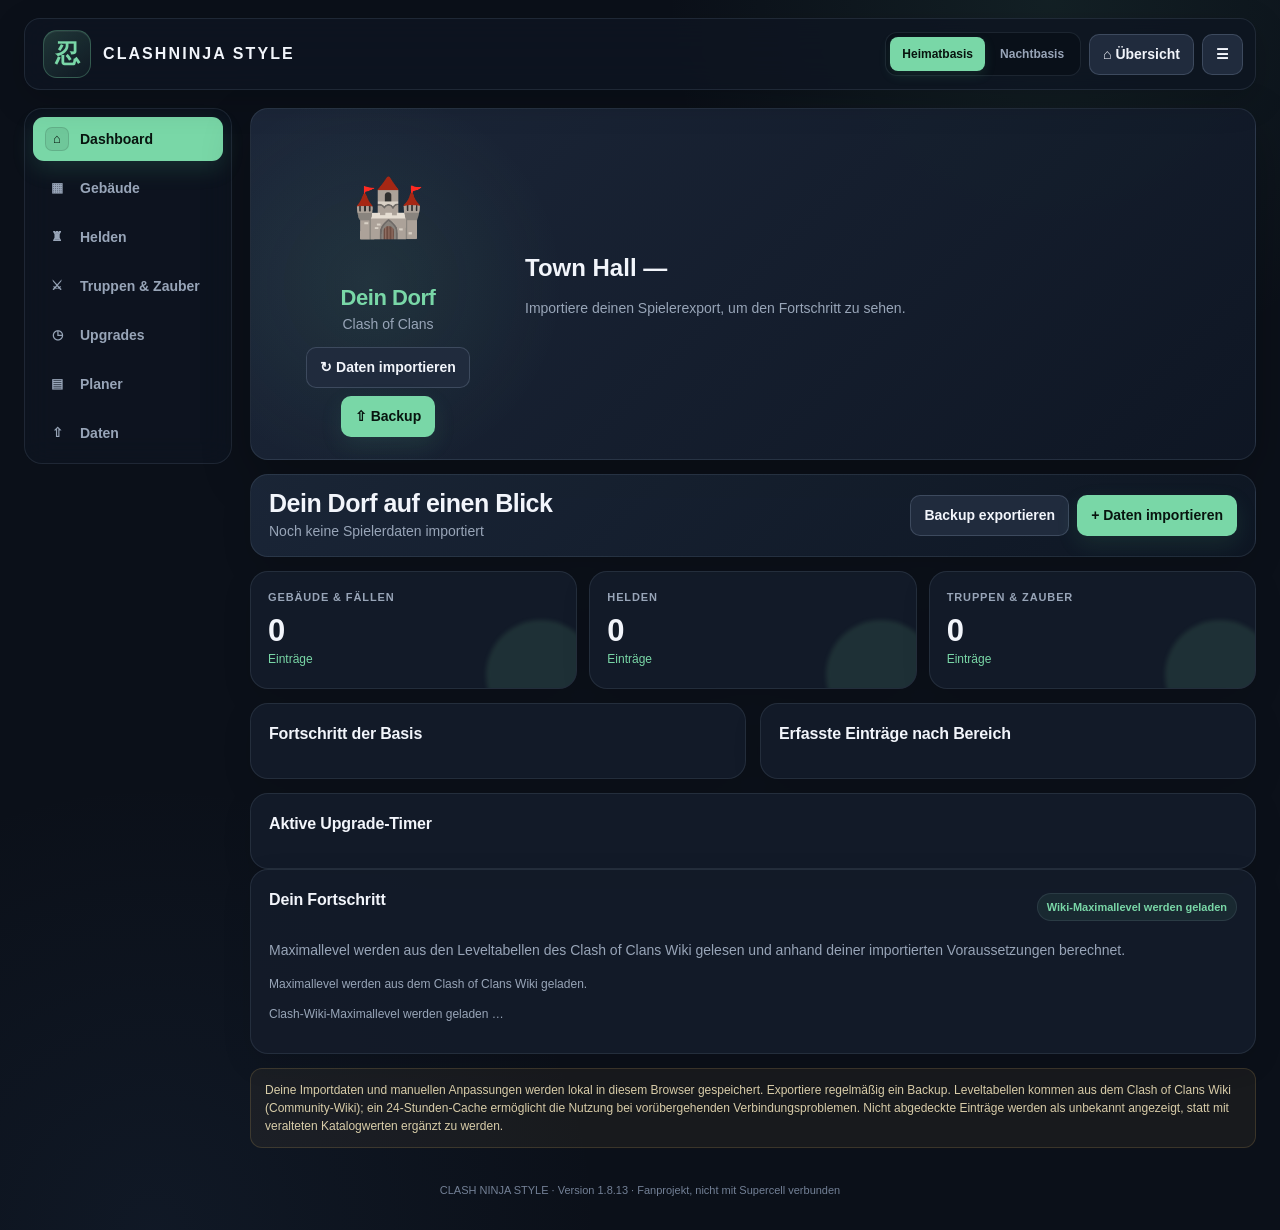
==== commit 4e8ad65a: "Add files via upload" ====
--- a/index.html
+++ b/index.html
@@ -1,16 +1,16 @@
 <!doctype html>
 <html lang="de"><head><meta charset="utf-8"><meta name="viewport" content="width=device-width,initial-scale=1,viewport-fit=cover"><meta name="theme-color" content="#183523"><meta name="description" content="Privater Clash-of-Clans-Tracker mit Dorfexport-Import, Fortschritt und lokalem Upgrade-Planer."><meta name="robots" content="noindex,nofollow"><title>Clash Ninja Style 1.8.13 – Dorf-Fortschritt</title>
 <link rel="stylesheet" href="style.css"></head><body><div class="app">
-<header class="top"><div class="brand"><div class="logo">忍</div><div><h1>CLASH<br>NINJA STYLE</h1></div></div><div class="headactions"><button class="btn" onclick="show('dashboard')">⌂ Übersicht</button><button class="btn" aria-label="Menü öffnen" onclick="document.getElementById('nav').classList.toggle('menuopen')">☰</button></div></header>
+<header class="top"><div class="brand"><div class="logo">忍</div><div><h1>CLASH<br>NINJA STYLE</h1></div></div><div class="headactions"><div class="village-switch" role="group" aria-label="Basis auswählen"><button type="button" class="active" data-village="home" aria-label="Heimatbasis" aria-pressed="true" onclick="setVillageView('home')"><span class="village-full">Heimatbasis</span><span class="village-compact">Heimat</span></button><button type="button" data-village="builder" aria-label="Nachtbasis" aria-pressed="false" onclick="setVillageView('builder')"><span class="village-full">Nachtbasis</span><span class="village-compact">Nacht</span></button></div><button class="btn" onclick="show('dashboard')">⌂ Übersicht</button><button class="btn" aria-label="Menü öffnen" onclick="document.getElementById('nav').classList.toggle('menuopen')">☰</button></div></header>
 <div class="layout"><aside class="side" id="nav">
 <button class="nav active" data-page="dashboard"><span>⌂</span>Dashboard</button><button class="nav" data-page="buildings"><span>▦</span>Gebäude</button><button class="nav" data-page="heroes"><span>♜</span>Helden</button><button class="nav" data-page="troops"><span>⚔</span>Truppen & Zauber</button><button class="nav" data-page="upgrades"><span>◷</span>Upgrades</button><button class="nav" data-page="planner"><span>▤</span>Planer</button><button class="nav" data-page="import"><span>⇧</span>Daten</button>
 </aside><main class="content">
-<section id="dashboard"><div class="profilebox"><div class="profile-left"><div class="profile-town" id="profiletownimage">🏰</div><div class="profile-tag" id="profiletag">Dein Dorf</div><div class="muted" id="profiletown">Clash of Clans</div><div class="actions" style="justify-content:center;margin-top:12px"><button class="btn" onclick="show('import')">↻ API / Import</button><button class="btn gold" onclick="exportData()">⇧ Backup</button></div></div><div class="profile-right"><h2 id="profiletitle">Town Hall —</h2><div id="profilebars"><div class="muted">Importiere deinen Spielerexport, um den Fortschritt zu sehen.</div></div></div></div><div class="welcome"><div><h2>Dein Dorf auf einen Blick</h2><div class="muted" id="playerline">Noch keine Spielerdaten importiert</div></div><div class="actions"><button class="btn" onclick="exportData()">Backup exportieren</button><button class="btn gold" onclick="show('import')">+ Daten importieren</button></div></div>
-<div class="stats"><div class="card stat"><label>GEBÄUDE & FÄLLEN</label><strong id="sbuild">0</strong><em>Einträge</em></div><div class="card stat"><label>HELDEN</label><strong id="sheroes">0</strong><em>Einträge</em></div><div class="card stat"><label>TRUPPEN & ZAUBER</label><strong id="stroops">0</strong><em>Einträge</em></div><div class="card stat"><label>LIVE-TRACKER</label><strong id="livebridge">–</strong><em id="livebridgemsg">Desktop-App wird gesucht</em></div></div>
-<div class="grid"><div class="card"><h3>Fortschritt nach Dorf</h3><div id="villagebars"></div></div><div class="card"><h3>Erfasste Einträge nach Bereich</h3><div id="bars"></div></div><div class="card"><h3>Aktive Upgrade-Timer</h3><div id="timers"></div></div></div>
+<section id="dashboard"><div class="profilebox"><div class="profile-left"><div class="profile-town" id="profiletownimage">🏰</div><div class="profile-tag" id="profiletag">Dein Dorf</div><div class="muted" id="profiletown">Clash of Clans</div><div class="actions" style="justify-content:center;margin-top:12px"><button class="btn" onclick="show('import')">↻ Daten importieren</button><button class="btn gold" onclick="exportData()">⇧ Backup</button></div></div><div class="profile-right"><h2 id="profiletitle">Town Hall —</h2><div id="profilebars"><div class="muted">Importiere deinen Spielerexport, um den Fortschritt zu sehen.</div></div></div></div><div class="welcome"><div><h2 id="dashboardtitle">Dein Dorf auf einen Blick</h2><div class="muted" id="playerline">Noch keine Spielerdaten importiert</div></div><div class="actions"><button class="btn" onclick="exportData()">Backup exportieren</button><button class="btn gold" onclick="show('import')">+ Daten importieren</button></div></div>
+<div class="stats"><div class="card stat"><label id="sbuildlabel">GEBÄUDE & FÄLLEN</label><strong id="sbuild">0</strong><em>Einträge</em></div><div class="card stat"><label>HELDEN</label><strong id="sheroes">0</strong><em>Einträge</em></div><div class="card stat"><label id="stroopslabel">TRUPPEN & ZAUBER</label><strong id="stroops">0</strong><em>Einträge</em></div></div>
+<div class="grid"><div class="card"><h3>Fortschritt der Basis</h3><div id="villagebars"></div></div><div class="card"><h3>Erfasste Einträge nach Bereich</h3><div id="bars"></div></div><div class="card"><h3>Aktive Upgrade-Timer</h3><div id="timers"></div></div></div>
 <div class="card"><div class="split"><h3>Dein Fortschritt</h3><span class="pill" id="knownprogress">Wiki-Maximallevel werden geladen</span></div><p class="muted">Maximallevel werden aus den Leveltabellen des Clash of Clans Wiki gelesen und anhand deiner importierten Voraussetzungen berechnet.</p><div id="progresssummary" class="mini">Maximallevel werden aus dem Clash of Clans Wiki geladen.</div><p id="gameDataStatus" class="mini" aria-live="polite">Clash-Wiki-Maximallevel werden geladen …</p></div>
 <div class="notice">Deine Importdaten und manuellen Anpassungen werden lokal in diesem Browser gespeichert. Exportiere regelmäßig ein Backup. Leveltabellen kommen aus dem Clash of Clans Wiki (Community-Wiki); ein 24-Stunden-Cache ermöglicht die Nutzung bei vorübergehenden Verbindungsproblemen. Nicht abgedeckte Einträge werden als unbekannt angezeigt, statt mit veralteten Katalogwerten ergänzt zu werden.</div></section>
-<section id="listpage" class="hide"><div class="welcome"><div><h2 id="listtitle">Gebäude</h2><div class="muted" id="listcount">0 Einträge</div></div></div><div class="toolbar"><input id="search" placeholder="Nach Namen suchen …" oninput="renderList()"><select id="quickfilter" aria-label="Schnellfilter" onchange="renderList()"><option value="all">Schnellfilter: alle</option><option value="not-maxed">Nicht maximiert (bekannte Max-Level)</option><option value="upgrading">Upgrade läuft</option></select><select id="villagefilter" onchange="renderList()"><option value="all">Alle Dörfer</option><option value="home">Heimatdorf</option><option value="builder">Bauarbeiterbasis</option></select><select id="category" onchange="renderList()"><option value="all">Alle Kategorien</option></select><select id="sort" onchange="renderList()"><option value="id">Sortierung: Standard</option><option value="level">Level: hoch zuerst</option><option value="name">Kategorie</option></select></div><div class="itemgrid" id="items"></div></section>
+<section id="listpage" class="hide"><div class="welcome"><div><h2 id="listtitle">Gebäude</h2><div class="muted" id="listcount">0 Einträge</div></div></div><div class="toolbar"><input id="search" placeholder="Nach Namen suchen …" oninput="renderList()"><select id="quickfilter" aria-label="Schnellfilter" onchange="renderList()"><option value="all">Schnellfilter: alle</option><option value="not-maxed">Nicht maximiert (bekannte Max-Level)</option><option value="upgrading">Upgrade läuft</option></select><select id="category" onchange="renderList()"><option value="all">Alle Kategorien</option></select><select id="sort" onchange="renderList()"><option value="id">Sortierung: Standard</option><option value="level">Level: hoch zuerst</option><option value="name">Kategorie</option></select></div><div class="itemgrid" id="items"></div></section>
 <section id="detailpage" class="hide"><div class="welcome"><div><h2 id="detailtitle">Levelübersicht</h2><div class="muted" id="detailmeta"></div></div><button class="btn" onclick="closeItemDetail()">← Zurück</button></div><div id="detaillegend" class="detail-legend"></div><div class="detail-pager"><button class="btn" id="detailprev" onclick="changeDetailPage(-1)">← Vorherige</button><span id="detailpageinfo"></span><button class="btn" id="detailnext" onclick="changeDetailPage(1)">Nächste →</button><button class="btn gold" onclick="jumpToCurrentDetailLevel()">Aktuelles Level</button><select id="detailsize" onchange="setDetailPageSize(this.value)" aria-label="Anzahl Level pro Seite"><option value="10">10 pro Seite</option><option value="25">25 pro Seite</option><option value="50">50 pro Seite</option><option value="all">Alle anzeigen</option></select></div><div class="detail-table-wrap"><table class="detail-table"><thead><tr><th>Level</th><th>Kosten</th><th>Bau-/Upgradezeit</th><th>Voraussetzung</th></tr></thead><tbody id="detaillevels"></tbody></table></div></section>
 <section id="upgrades" class="hide"><div class="welcome"><div><h2>Upgrade-Verwaltung</h2><div class="muted">Timer aus dem Export und deine Bauarbeiter-Zuordnung</div></div></div><div class="card"><h3>Aktive Timer aus deinem Export</h3><div class="mini" id="timerwarning"></div><p class="muted">Timer-Rohwerte aus dem Export werden unverändert angezeigt. Automatische Bauarbeiter-Zuordnungen sind Vorschläge und können manuell geändert werden.</p><div id="alltimers"></div></div><div class="card"><h3>Bauarbeiter-Zuordnung</h3><p class="muted">Du kannst laufende Upgrades hier manuell einem Bauarbeiter zuordnen. Die Zuordnung wird lokal gespeichert.</p><div id="builderassign"></div></div></section>
 <section id="planner" class="hide"><div class="welcome"><div><h2>Upgrade-Planer</h2><div class="muted">Plane deine nächsten Verbesserungen</div></div></div><div class="card"><h3>Neues Upgrade vormerken</h3><div class="formgrid"><div class="formfield"><label>Gebäude / Einheit</label><input id="planname" placeholder="z. B. Bogenschützenturm"></div><div class="formfield"><label>Aktuelles Level</label><input id="planlevel" type="number" min="0" placeholder="z. B. 13"></div><div class="formfield"><label>Ziel-Level</label><input id="plantarget" type="number" min="1" placeholder="z. B. 14"></div><div class="formfield"><label>Bauarbeiter</label><input id="planbuilder" placeholder="z. B. Bauarbeiter 1"></div><div class="formfield"><label>Geplanter Start</label><input id="planstart" type="date"></div><div class="formfield"><label>Notiz</label><input id="plannote" placeholder="Optional"></div></div><button class="btn gold" style="margin-top:12px" onclick="addPlan()">Zum Plan hinzufügen</button></div><div class="card"><h3>Deine Planung</h3><div id="plantotals"></div><div id="plans"></div></div></section>
--- a/style.css
+++ b/style.css
@@ -1,386 +1,973 @@
-:root{--bg:#0b1729;--panel:#13243b;--panel2:#1b304c;--line:#38516f;--text:#e8f0fb;--muted:#9db0c8;--gold:#f0b72f;--green:#75bd36;--red:#dc6b61;--blue:#4c80c3;--header:#315f98}
-*{box-sizing:border-box}body{margin:0;background:var(--bg);color:var(--text);font:14px Arial,Helvetica,sans-serif}button,input,select,textarea{font:inherit}button{cursor:pointer}
-.app{max-width:1600px;margin:0 auto;padding:14px 18px 28px}.top{display:flex;align-items:center;justify-content:space-between;gap:14px;margin:0 0 14px;padding:10px 14px;background:#101f34;border:1px solid #344b67;border-radius:3px}.brand{display:flex;align-items:center;gap:11px}.logo{width:38px;height:38px;border-radius:4px;background:linear-gradient(145deg,#f8c84e,#a36c12);display:grid;place-items:center;color:#17263a;font-size:22px;font-weight:900}.brand h1{font-size:19px;letter-spacing:.7px;margin:0;color:#8fb7e8}.brand small,.muted,small{color:var(--muted)}.tag,.pill{color:#fff;font-size:11px;border:1px solid #54749a;background:#25466e;padding:5px 9px;border-radius:2px}
-.layout{display:block}.side{display:flex;align-items:stretch;gap:2px;padding:0;margin:0 0 13px;background:#0f2036;border:1px solid #50617a;border-radius:2px;overflow-x:auto;position:static;white-space:nowrap}.nav{display:flex;align-items:center;gap:7px;width:auto;flex:0 0 auto;padding:11px 15px;border:0;border-right:1px solid #52647b;background:#d5d9df;color:#17273b;border-radius:0;text-align:left;margin:0;font-weight:700}.nav span{width:auto;text-align:center}.nav.active,.nav:hover{background:var(--green);color:#102033}.content{min-width:0}.welcome{display:flex;justify-content:space-between;align-items:end;gap:15px;margin:2px 0 13px}.welcome h2{font-size:23px;margin:0 0 5px;color:#8bb6e9}.actions,.toolbar{display:flex;gap:7px;flex-wrap:wrap}.btn{border:1px solid #5b7697;background:#294a70;color:#fff;border-radius:2px;padding:9px 12px}.btn.gold{background:#6aa92c;color:#fff;border-color:#8bc44b;font-weight:700}.btn.danger{border-color:#a34e48;color:#ffd2ca}.stats{display:grid;grid-template-columns:repeat(4,1fr);gap:9px;margin-bottom:12px}.card{padding:13px;margin-bottom:11px;background:var(--panel);border:1px solid #53677f;border-radius:2px}.stat label{color:#b3c4d9;font-size:11px;font-weight:700}.stat strong{display:block;font-size:27px;margin:7px 0 2px;color:#f4f7fc}.stat em{font-size:12px;color:#9fd16a;font-style:normal}.grid{display:grid;grid-template-columns:1.2fr 1fr;gap:11px}.card h3{margin:0 0 12px;font-size:15px;color:#91b9e8;background:#24466d;padding:8px 10px;border-left:3px solid #4d84c5}.progress{height:10px;border-radius:2px;background:#344a63;overflow:hidden}.progress i{display:block;height:100%;background:linear-gradient(90deg,#5b9f2d,#a4d765);border-radius:1px}.rowitem{padding:10px 0;border-bottom:1px solid #344b66}.rowitem:last-child{border:0}.split{display:flex;justify-content:space-between;gap:10px;align-items:center}.empty{padding:28px 14px;text-align:center;color:var(--muted)}.toolbar{margin-bottom:11px}.toolbar input,.toolbar select,.field{background:#0e1d31;border:1px solid #4a6380;border-radius:2px;padding:9px;color:var(--text);min-width:0}.toolbar input{flex:1;min-width:150px}.itemgrid{display:grid;grid-template-columns:repeat(3,minmax(0,1fr));gap:8px}.entity{padding:11px;min-width:0;background:#172b44;border:1px solid #526984;border-left:4px solid #4e83c2;border-radius:2px}.entity .name{font-weight:700;overflow-wrap:anywhere}.entity small{font-size:12px}.levelrow{display:flex;gap:7px;align-items:center;flex-wrap:wrap;margin-top:9px}.levelrow input{width:76px;background:#0d1b2d;border:1px solid #506782;border-radius:2px;color:var(--text);padding:7px}.mini{font-size:11px;color:#9eb2cb}.notice{border:1px solid #8a712c;background:#332d1d;color:#f1d58a;padding:11px;border-radius:2px;font-size:12px;margin:11px 0}.hide{display:none!important}.formgrid{display:grid;grid-template-columns:repeat(3,minmax(0,1fr));gap:9px}.formfield{display:flex;flex-direction:column;gap:5px}.formfield label{font-size:12px;color:#a9bdd4}.formfield input,.formfield select,.formfield textarea{width:100%;background:#0d1b2d;border:1px solid #506782;border-radius:2px;padding:9px;color:var(--text)}.timer{border-left:4px solid #e5b43e;padding:10px 12px;margin:8px 0;background:#1b304a;border-radius:0}.entity .entitytitle{font-weight:750;color:#edf4ff}.entity .subline{font-size:12px;color:#9eb2cb;margin-top:3px}.levelrow input[type=number]{width:76px}.meterlabel{display:flex;justify-content:space-between;gap:8px;font-size:12px;color:#9eb2cb;margin:8px 0 5px}.badgegreen{color:#9fd16a}footer{color:#8399b4;font-size:11px;text-align:center;padding:18px}
-#dashboard .stats .card{border-top:3px solid #4c80c3}#dashboard .stats .card:nth-child(2){border-top-color:#75bd36}#dashboard .stats .card:nth-child(3){border-top-color:#d4a33a}#dashboard .stats .card:nth-child(4){border-top-color:#9b7acb}
-#listpage .entity:nth-child(3n+2){border-left-color:#75bd36}#listpage .entity:nth-child(3n){border-left-color:#d5a33a}
-@media(max-width:900px){.itemgrid{grid-template-columns:repeat(2,minmax(0,1fr))}.grid{grid-template-columns:1fr}}
-@media(max-width:650px){.app{padding:8px}.top{padding:8px}.layout{grid-template-columns:1fr}.side{position:static;display:flex;overflow:auto;gap:2px;padding:0}.nav{white-space:nowrap;width:auto;padding:10px 12px}.nav span{display:inline}.stats{grid-template-columns:repeat(2,1fr)}.grid{grid-template-columns:1fr}.welcome{align-items:start;flex-direction:column}.itemgrid{grid-template-columns:1fr}.formgrid{grid-template-columns:repeat(2,minmax(0,1fr))}.top{margin-bottom:10px}.brand h1{font-size:16px}}
-
-/* Clash Ninja-inspired compact village layout */
-:root{--bg:#102034;--panel:#142943;--panel2:#203f62;--line:#d3dce8;--text:#dce3ed;--muted:#aebed2;--gold:#ffc400;--green:#4b9e19;--blue:#4384c7}
-body{background:#102034;color:#d6dce6;font-family:Arial,Helvetica,sans-serif;font-size:16px}
-.app{max-width:1100px;padding:0 22px 36px}
-.top{position:sticky;top:0;z-index:20;margin:0 -22px 8px;padding:18px 24px 16px;background:#152943;border:0;border-bottom:4px solid #3f80c5;border-radius:0;box-shadow:0 2px 8px #0005}
-.brand{gap:12px}.logo{width:66px;height:66px;border-radius:50%;background:linear-gradient(145deg,#438bd0,#18365b);border:3px solid #d8e4f3;color:#fff;font-size:34px;text-shadow:2px 2px #111}
-.brand h1{font-size:24px;line-height:.9;color:#e7eef9;font-weight:900;font-style:italic;letter-spacing:-.7px;text-shadow:2px 2px #243d5b,-1px -1px #243d5b}
-.headactions{display:flex;gap:14px}.headactions .btn{font-size:18px;font-weight:bold;padding:15px 20px;background:#4384c7;border:2px solid #244a72;box-shadow:0 2px 4px #0008}
-.layout{display:block}.side{display:flex;flex-wrap:wrap;position:static;background:transparent;border:1px solid #55708f;margin:10px 0 16px}
-.nav{background:#4384c7;color:#fff;border-right:1px solid #a8c2df;font-size:14px;padding:10px 14px}.nav.active,.nav:hover{background:#67a62b;color:#fff}
-.card,.entity{background:#142943;border:1px solid #d0d9e4;border-radius:0;box-shadow:none}
-.card{padding:16px;margin-bottom:16px}.card h3{background:transparent;border:0;color:#4b8bd0;font-size:22px;padding:0;margin-bottom:13px}
-.welcome h2{color:#4b8bd0;font-size:28px}.stats{gap:8px}.stats .card{border-top:0!important}
-.btn{background:#4384c7;border:1px solid #244a72;border-radius:4px;box-shadow:0 2px 4px #0007}
-.btn.gold{background:#63a72b;border-color:#3b7d1a}
-.progress{height:13px;background:#344a5d;border-radius:3px}.progress i{background:#4384c7}
-.toolbar{background:#152943;padding:10px;border:1px solid #536d8b}.toolbar input,.toolbar select,.field{border-radius:2px;background:#203c5b}
-.itemgrid{display:block}.entity{padding:0;border:0;border-radius:0;margin:0;background:transparent}
-.ninja-section{border:2px solid #d0d9e4;margin:0 0 0;background:#142943}
-.ninja-heading{text-align:center;font-size:23px;font-weight:700;padding:13px 8px;background:#142943;border-bottom:2px solid #d0d9e4}
-.ninja-summary{text-align:center;background:#1a2f49;padding:12px;margin:10px 16px 16px;border-radius:4px;color:#d2d9e4;font-size:18px}
-.ninja-row{display:grid;grid-template-columns:32% 68%;min-height:116px;border-bottom:2px solid #d0d9e4;background:#203f62}
-.ninja-row:nth-child(even){background:#142943}
-.ninja-left{display:grid;grid-template-columns:1fr auto;grid-template-rows:1fr auto;align-items:center;padding:10px 14px;border-right:2px solid #d0d9e4;gap:2px 10px}
-.ninja-icon{font-size:30px;grid-row:1/3;text-align:center;align-self:center;display:grid;place-items:center}.game-icon{width:58px;height:58px;object-fit:contain;filter:drop-shadow(0 2px 2px #0008)}.image-fallback{width:58px;height:58px;display:grid;place-items:center;color:#8ca8c9;font-size:30px;background:#142943;border:1px solid #385777;border-radius:6px}
-.ninja-level{font-size:22px;text-align:center;white-space:nowrap}
-.ninja-up{justify-self:center;background:#4384c7;color:white;border:1px solid #1b4774;border-radius:5px;padding:9px 14px;font-size:24px;line-height:1;box-shadow:0 2px 4px #0008}
-.ninja-right{display:grid;grid-template-columns:1fr 1fr .7fr;align-items:center;padding:12px 16px;gap:6px;font-size:18px}
-.ninja-right .cost{color:#ffc400;font-weight:800;text-align:center}.ninja-right .duration{text-align:center}.ninja-right .lvl{white-space:nowrap}
-.ninja-full{grid-column:1/-1;color:#4d9c1d;font-size:21px;font-weight:bold;text-align:center;padding:23px 8px}
-.ninja-edit{display:flex;gap:6px;justify-content:center;flex-wrap:wrap;padding:8px;background:#192f49}
-.ninja-edit input{width:75px;background:#102034;color:#fff;border:1px solid #56708d;padding:6px}.ninja-edit .cap-note{align-self:center;color:#9fc8f4;font-size:13px;padding:5px 8px}
-.ninja-empty{padding:20px;text-align:center;color:#aebed2}
-#dashboard .stats{grid-template-columns:repeat(4,1fr)}
-.profilebox{display:grid;grid-template-columns:40% 60%;gap:16px;align-items:center;padding:22px 10px;border-bottom:1px solid #c4cfdd;margin-bottom:14px}
-.profile-left{text-align:center}.profile-town{font-size:62px;min-height:150px;display:grid;place-items:center}.townhall-art{width:min(100%,190px);height:170px;object-fit:contain;filter:drop-shadow(0 5px 5px #0008)}.profile-tag{color:#4c88cb;font-size:28px;font-weight:bold}.profile-right h2{margin:0 0 8px;color:#4b8bd0}.profilebar{display:grid;grid-template-columns:1fr auto;gap:8px;align-items:center;margin:6px 0}.profilebar .progress{height:18px}.profilebar small{font-size:14px;color:#d4dce8}
-@media(max-width:650px){
- .side{display:none}.side.menuopen{display:flex}
- .app{padding:0 8px 25px}.top{margin:0 -8px 6px;padding:14px 12px}.logo{width:54px;height:54px;font-size:27px}.brand h1{font-size:20px}.headactions{gap:8px}.headactions .btn{padding:12px 10px;font-size:15px}
- .side{display:none}.side.menuopen{display:flex;position:relative}.nav{flex:1 0 46%;font-size:13px}
- .ninja-row{grid-template-columns:31% 69%;min-height:110px}.ninja-left{padding:7px 5px;gap:2px 4px}.ninja-icon{font-size:25px}.game-icon,.image-fallback{width:48px;height:48px}.ninja-level{font-size:17px}.ninja-up{font-size:21px;padding:7px 12px}
- .ninja-right{padding:8px 8px;grid-template-columns:1fr .9fr .7fr;font-size:15px;gap:2px}.ninja-right .lvl{font-size:14px}.ninja-heading{font-size:19px;padding:11px 5px}.ninja-summary{font-size:15px;margin:8px;padding:9px}
- .profilebox{grid-template-columns:1fr 1.2fr;padding:14px 2px;gap:8px}.profile-town{font-size:42px;min-height:110px}.townhall-art{height:120px;width:min(100%,145px)}.profile-tag{font-size:19px}.profile-right h2{font-size:19px}
- #dashboard .stats{grid-template-columns:repeat(2,1fr)}.stats .card{padding:10px}.stat strong{font-size:23px}
-}
-.ninja-item-group{border:1px solid #d0d9e4;margin:0 0 12px;background:#142943}.ninja-item-heading{padding:12px 14px;text-align:center;font-weight:800;font-size:20px;color:#dce3ed;background:#152943;border-bottom:1px solid #d0d9e4}.ninja-item-heading small{font-size:13px;color:#aebed2;font-weight:500;margin-left:8px}.ninja-item-group .ninja-row{border-top:0}.ninja-item-group .ninja-edit{border-bottom:1px solid #405a78}
-
-:root{--bg:#0e1726;--panel:#17263a;--panel2:#203650;--line:#314861;--text:#e8eef6;--muted:#a9b8cb;--gold:#ffc84a;--green:#73bd4b;--blue:#609ee2}
-body{background:var(--bg);color:var(--text);font-family:Inter,"Segoe UI",Arial,sans-serif;line-height:1.45}
-.app{max-width:1180px;padding:0 20px 36px}
-.top{background:#121f31;border-bottom:2px solid #345b86;box-shadow:0 8px 24px #0003;padding:13px 20px}
-.brand h1{font-style:normal;text-shadow:none;letter-spacing:.3px}
-.logo{border:0;box-shadow:0 3px 10px #0004}
-.side{gap:6px;padding:7px;background:#121f31;border:1px solid var(--line);border-radius:12px}
-.nav{border:0;border-radius:8px;background:transparent;color:#c7d4e4;transition:background .15s ease,color .15s ease}
-.nav.active,.nav:hover{background:#274d75;color:#fff}
-.card,.entity{background:var(--panel);border:1px solid var(--line);border-radius:12px;box-shadow:0 5px 16px #0002}
-.card{padding:18px;margin-bottom:14px}
-.card h3{color:#dfeafa;font-size:18px}
-.welcome h2,.profile-right h2{color:#e6eef9}
-.btn,.headactions .btn{border:1px solid #436587;border-radius:8px;box-shadow:none;transition:background .15s ease,border-color .15s ease,transform .15s ease}
-.btn:hover,.headactions .btn:hover{background:#396b9d;transform:translateY(-1px)}
-.btn.gold{background:#548d32;border-color:#76ae50}
-.btn.gold:hover{background:#659f3c}
-.toolbar{border-radius:10px;background:#121f31;border-color:var(--line)}
-.toolbar input,.toolbar select,.field,.formfield input,.formfield select,.formfield textarea{border-radius:8px;background:#0f1b2b;border-color:#3a526f}
-.ninja-section,.ninja-item-group{overflow:hidden;border:1px solid var(--line);border-radius:12px;background:var(--panel)}
-.ninja-section{margin-bottom:14px}
-.ninja-heading{background:#1b2e45;border:0;border-bottom:1px solid var(--line);text-align:left;padding:14px 18px;font-size:19px}
-.ninja-summary{margin:0;padding:9px 18px;text-align:left;background:#142338;color:var(--muted);font-size:13px;border-bottom:1px solid var(--line)}
-.ninja-item-group{margin:10px 12px 12px}
-.ninja-item-heading{background:transparent;text-align:left;border-bottom:1px solid var(--line);font-size:16px;padding:10px 14px}
-.ninja-row{grid-template-columns:minmax(170px,28%) minmax(0,1fr);min-height:84px;border-bottom:1px solid var(--line);background:transparent}
-.item-detail-row{cursor:pointer;transition:background .15s ease,box-shadow .15s ease}
-.item-detail-row:hover{background:#203650!important;box-shadow:inset 4px 0 #609ee2}
-.item-detail-row:focus-visible{outline:2px solid #8cc4ff;outline-offset:-2px}
-.detail-legend{display:flex;gap:14px;flex-wrap:wrap;color:var(--muted);font-size:13px;margin:0 0 12px}
-.detail-legend b{display:inline-block;width:12px;height:12px;margin-right:5px;border-radius:3px}.currentMark{background:#ffc84a}.doneMark{background:#73bd4b}
-.detail-table-wrap{overflow-x:auto;border:1px solid var(--line);border-radius:12px;background:var(--panel)}
-.detail-pager{display:flex;align-items:center;gap:8px;flex-wrap:wrap;margin:0 0 12px}.detail-pager span{min-width:110px;text-align:center;color:var(--muted);font-size:13px}.detail-pager select{background:#0f1b2b;color:var(--text);border:1px solid #3a526f;border-radius:8px;padding:9px}.detail-pager .btn:disabled{opacity:.45;cursor:not-allowed;transform:none}
-.detail-table{width:100%;border-collapse:collapse;min-width:620px}.detail-table th,.detail-table td{padding:12px 14px;border-bottom:1px solid var(--line);text-align:left}.detail-table th{color:#bcd1e8;background:#1b2e45}.detail-table tr:last-child td{border-bottom:0}.detail-table tr.current{background:#58491f;outline:2px solid #ffc84a;outline-offset:-2px}.detail-table tr.completed{background:#1c382a}.empty-detail{text-align:center;color:var(--muted);padding:28px}
-.ninja-row:nth-child(even){background:#1a2c42}
-.ninja-left{grid-template-columns:52px 1fr auto;grid-template-rows:auto;padding:10px 14px;gap:8px;border-color:var(--line)}
-.ninja-icon{grid-row:auto}
-.game-icon,.image-fallback{width:44px;height:44px}
-.ninja-level{font-size:16px;white-space:nowrap}
-.ninja-up{grid-column:3;grid-row:1;padding:8px 11px;font-size:18px;border-radius:8px}
-.ninja-right{display:flex;flex-direction:column;justify-content:center;align-items:stretch;gap:8px;padding:12px 18px;font-size:14px}
-.level-overview{display:flex;justify-content:space-between;align-items:baseline;gap:10px;flex-wrap:wrap}
-.level-overview strong{font-size:16px;color:#f0f5fb}
-.level-overview span{color:var(--muted);font-size:13px}
-.level-progress{height:8px;overflow:hidden;border-radius:99px;background:#30445b}
-.level-progress i{display:block;height:100%;border-radius:inherit;background:linear-gradient(90deg,#63a83d,#98d56e);transition:width .2s ease}
-.ninja-edit{align-items:center;gap:10px;padding:10px 14px;background:#111f31;border:0}
-.ninja-edit label{display:flex;align-items:center;gap:7px;color:var(--muted);font-size:13px}
-.ninja-edit input{border-radius:7px}
-.ninja-edit input[type=number]{width:80px}
-.ninja-edit>input[aria-label]{flex:1;min-width:120px}
-.ninja-edit .cap-note{color:var(--muted);font-size:12px}
-.profilebox{border-color:var(--line)}
-.profile-tag{color:#8dbcf0}
-.progress{background:#30445b;border-radius:99px}
-.progress i{background:linear-gradient(90deg,#63a83d,#98d56e)}
-.notice{border-radius:10px}
-button:focus-visible,input:focus-visible,select:focus-visible,textarea:focus-visible{outline:2px solid #8cc4ff;outline-offset:2px}
-@media(max-width:650px){
- .app{padding:0 10px 26px}
- .top{padding:12px 10px}
- .ninja-row{grid-template-columns:1fr}
- .ninja-left{grid-template-columns:48px 1fr auto;border-right:0;border-bottom:1px solid var(--line)}
- .ninja-right{padding:10px 14px}
- .ninja-edit{align-items:stretch}
- .ninja-edit .cap-note{flex:1 1 100%}
- .ninja-item-group{margin:8px}
-}
-
-/* Current Clash-inspired village colors with readable tracker panels. */
-:root{
- --bg:#183523;
- --panel:#234b6b;
- --panel2:#2c5c7e;
- --line:#d5ae51;
- --text:#fff4d8;
- --muted:#c5d5d9;
- --gold:#ffd44f;
- --green:#75c842;
- --blue:#438dd0
-}
-body{
- background:
-  radial-gradient(ellipse at 50% -18%,#57933d 0,transparent 58%),
-  radial-gradient(ellipse at 50% 110%,#10291d 0,transparent 62%),
-  #183523;
- color:#fff4d8
-}
-.top{
- background:linear-gradient(180deg,#315f89 0%,#21476e 100%);
- border:2px solid #d6ad4c;
- border-bottom:5px solid #b88932;
- border-radius:14px;
- box-shadow:0 5px 0 #152c29,0 10px 24px #08130d99,inset 0 1px #ffffff45
-}
-.logo{
- background:linear-gradient(145deg,#ffe47a,#d18b24);
- border:2px solid #fff0a5;
- box-shadow:0 3px 0 #895719,0 5px 12px #07130d88
-}
-.brand h1{color:#fff3c4;text-shadow:0 2px 2px #14304c}
-.side{
- background:linear-gradient(180deg,#1d4261,#142f4b);
- border:2px solid #b58b3e;
- border-radius:13px;
- box-shadow:0 4px 0 #102719,0 8px 18px #09170d88,inset 0 1px #ffffff30
-}
-.nav{
- color:#edf5ee;
- border:1px solid #6386a1;
- background:linear-gradient(180deg,#4d83ad,#315d82);
- border-radius:9px;
- text-shadow:0 1px 2px #10263a;
- box-shadow:inset 0 1px #ffffff3d,0 2px 0 #18334c
-}
-.nav.active,.nav:hover{
- color:#fff9dd;
- background:linear-gradient(180deg,#8bd64f,#4c9a32);
- border-color:#c8ec7c;
- box-shadow:inset 0 1px #ffffff6b,0 2px 0 #2a6827
-}
-.welcome h2,.profile-right h2{color:#fff0a7;text-shadow:0 2px 2px #12304a}
-.card{
- background:linear-gradient(180deg,#2c5d7e,#204769);
- border:2px solid #d1aa4d;
- border-radius:13px;
- box-shadow:0 4px 0 #142b2e,0 8px 18px #09170d66,inset 0 1px #ffffff32
-}
-.card h3{
- color:#fff1ae;
- text-shadow:0 1px 2px #132f49
-}
-.stats .card{position:relative;overflow:hidden}
-.stats .card:after{
- content:"";
- position:absolute;
- inset:0 0 auto;
- height:5px;
- background:linear-gradient(90deg,#ffdf68,#f3a927,#ffdf68)
-}
-.stat label{color:#dbe9df}
-.stat strong{color:#fff8df;text-shadow:0 2px 2px #18314b}
-.stat em{color:#b9ef7e}
-.profilebox{
- background:linear-gradient(135deg,#254f70,#1d3e5b);
- border:2px solid #d3ac50;
- border-radius:15px;
- box-shadow:0 4px 0 #142b2e,0 8px 18px #09170d66
-}
-.profile-tag{color:#ffe27a;text-shadow:0 2px 2px #172f49}
-.profilebar .progress{border:1px solid #132f48;background:#173650}
-.profilebar .progress i{background:linear-gradient(180deg,#b8f16a,#58a938)}
-.btn,.headactions .btn{
- color:#fff9e8;
- background:linear-gradient(180deg,#5ca5e3,#3475b4);
- border:1px solid #a9d2f1;
- border-radius:9px;
- box-shadow:inset 0 1px #ffffff70,0 3px 0 #1b436b,0 5px 10px #0b1c2a66;
- text-shadow:0 1px 2px #183650
-}
-.btn:hover,.headactions .btn:hover{
- background:linear-gradient(180deg,#78b9ed,#4689c7);
- transform:translateY(-1px)
-}
-.btn.gold{
- color:#fffbea;
- background:linear-gradient(180deg,#9bdc55,#55a332);
- border-color:#d6f39c;
- box-shadow:inset 0 1px #ffffff78,0 3px 0 #34712e,0 5px 10px #0b1c2a66
-}
-.btn.gold:hover{background:linear-gradient(180deg,#b0e96a,#68b641)}
-.btn.danger{background:linear-gradient(180deg,#d8795b,#a93e37);border-color:#f1b08a}
-.toolbar{
- background:linear-gradient(180deg,#244d6c,#1b3d5a);
- border:2px solid #c8a34c;
- border-radius:12px;
- box-shadow:0 3px 0 #142b2e
-}
-.toolbar input,.toolbar select,.field,.formfield input,.formfield select,.formfield textarea{
- background:#16344e;
- color:#fff5da;
- border-color:#7292a7
-}
-.ninja-section,.ninja-item-group{
- background:linear-gradient(180deg,#285776,#1d4262);
- border:2px solid #cda94e;
- border-radius:13px;
- box-shadow:0 4px 0 #142b2e,0 7px 16px #09170d55
-}
-.ninja-heading{
- color:#fff2b5;
- background:linear-gradient(180deg,#38729a,#285473);
- border-bottom:2px solid #d5ae51;
- text-shadow:0 2px 2px #16324c
-}
-.ninja-summary{background:#1b405e;color:#d9e7e2}
-.ninja-item-heading{
- color:#fff2bc;
- background:linear-gradient(180deg,#305f7c,#244a68);
- border-bottom-color:#69869a;
- text-shadow:0 1px 2px #142c42
-}
-.ninja-row{background:#315f7b;border-bottom-color:#66869a}
-.ninja-row:nth-child(even){background:#254d6c}
-.ninja-left{border-color:#718b9b}
-.ninja-level{color:#fff3bd;text-shadow:0 1px 2px #17314b}
-.ninja-edit{background:#183c59}
-.ninja-edit input{background:#102e48;color:#fff4d8;border-color:#7896a8}
-.ninja-edit .cap-note{color:#d1e4eb}
-.level-overview strong{color:#fff3c1}
-.level-progress{background:#183b57;border:1px solid #658196}
-.level-progress i{background:linear-gradient(90deg,#9de655,#55b341)}
-.detail-table-wrap{background:#1d4261;border:2px solid #cda94e;box-shadow:0 4px 0 #142b2e}
-.detail-table th{color:#fff1ac;background:linear-gradient(180deg,#38729a,#285473)}
-.detail-table td{border-bottom-color:#55758c}
-.detail-table tr.current{background:#806522;outline-color:#ffe36a}
-.detail-table tr.completed{background:#2c6145}
-.detail-pager select{background:#16344e;color:#fff5da;border-color:#7292a7}
-.notice{
- color:#fff0ad;
- background:linear-gradient(135deg,#55461f,#3c351f);
- border:2px solid #d3aa48;
- box-shadow:0 3px 0 #2c281b
-}
-footer{color:#d0dfc7}
-@media(max-width:650px){
- .top{border-radius:0 0 13px 13px}
- .side{padding:6px;gap:5px}
- .nav{border:1px solid #6386a1}
- .detail-pager{gap:7px}
- .detail-pager .btn{padding:8px 10px}
- .top{gap:7px;padding:10px 8px}
- .brand{gap:7px}
- .logo{width:44px;height:44px;font-size:22px}
- .brand h1{font-size:15px;line-height:1}
- .headactions{gap:5px}
- .headactions .btn{font-size:12px;padding:9px 7px}
- .profilebox{grid-template-columns:1fr;text-align:center}
- .profile-right{text-align:left}
- .profile-town{min-height:90px}
-}
-
-/* Refined from recent Town Hall 19 gameplay: steel-blue panels, gold trim and clear upgrade actions. */
-.top,.side,.card,.profilebox,.toolbar,.ninja-section,.ninja-item-group,.detail-table-wrap{
- border-color:#c49b43;
- box-shadow:inset 0 1px #ffffff38,0 3px 0 #152c2c,0 8px 18px #09170d66
-}
-.top{
- background:linear-gradient(180deg,#477697 0%,#254b68 18%,#183854 100%);
- border-bottom-color:#e1bd63
-}
-.side{background:linear-gradient(180deg,#294e69,#183752)}
-.card,.profilebox{
- background:linear-gradient(145deg,#315f7b 0%,#244b69 42%,#1d405e 100%);
- border-color:#a98c53
-}
-.ninja-section,.ninja-item-group{
- background:linear-gradient(145deg,#2c5a77,#1d4260);
- border-color:#b89a5c
-}
-.ninja-heading,.detail-table th{
- background:linear-gradient(180deg,#4a7b98 0%,#2d5a78 46%,#244968 100%);
- color:#fff3bd;
- text-shadow:0 1px 2px #122a3c;
- box-shadow:inset 0 1px #ffffff42
-}
-.ninja-item-heading{
- background:linear-gradient(180deg,#335f7a,#254a66);
- color:#fff0b0
-}
-.ninja-row{
- background:linear-gradient(100deg,#386b85,#2d5a77)
-}
-.ninja-row:nth-child(even){
- background:linear-gradient(100deg,#2e5b77,#244968)
-}
-.ninja-item-group .ninja-row:hover{
- filter:brightness(1.09)
-}
-.ninja-up{
- color:#fffbe8;
- background:linear-gradient(180deg,#9be35c 0%,#68bd3e 55%,#48922f 100%);
- border:1px solid #d5f39d;
- box-shadow:inset 0 1px #ffffff80,0 2px 0 #34712e,0 4px 7px #0a1c2866;
- text-shadow:0 1px 2px #285021
-}
-.ninja-up:hover{filter:brightness(1.1);transform:translateY(-1px)}
-.ninja-up:active,.btn:active{transform:translateY(1px);box-shadow:inset 0 1px #ffffff45,0 1px 0 #18334c}
-.level-progress i{background:linear-gradient(90deg,#9be65a 0%,#6bc044 60%,#b4eb58 100%)}
-.detail-table tr.current{
- background:linear-gradient(90deg,#806626,#65501f);
- box-shadow:inset 4px 0 #ffe36a
-}
-.detail-table tr.completed{
- background:linear-gradient(90deg,#326b4d,#28593f)
-}
-.detail-cost-cell{white-space:normal}
-.detail-cost-item{display:inline-flex;align-items:center;gap:6px;margin:2px 8px 2px 0;white-space:nowrap}
-.detail-resource-icon{width:26px;height:26px;object-fit:contain;vertical-align:middle;filter:drop-shadow(0 1px 2px #0008)}
-.plan-totals{display:grid;grid-template-columns:repeat(2,minmax(0,1fr));gap:10px;margin:10px 0}
-.plan-total{padding:12px;background:#1a304a;border:1px solid var(--line);border-radius:8px}
-.plan-total>div{margin-top:6px;font-size:17px;font-weight:700}
-.plan-total small{font-weight:400}
-.plan-costs .detail-resource-icon{width:20px;height:20px}
-@media(max-width:650px){.plan-totals{grid-template-columns:1fr}}
-.pill{
- background:linear-gradient(180deg,#ffdf70,#c78f2f);
- color:#26384a;
- border-color:#ffe8a3;
- box-shadow:inset 0 1px #ffffff90,0 2px 0 #805b27;
- font-weight:700
-}
-.notice{
- background:linear-gradient(135deg,#594b28,#3d3a28);
- border-color:#b89a58
-}
-.top{margin:0 -20px 8px}
-.profilebox{grid-template-columns:minmax(0,.8fr) minmax(0,1.2fr)}
-.profile-left,.profile-right{min-width:0}
-@media(min-width:651px){
- .side{flex-wrap:wrap;overflow:hidden}
- .nav{gap:4px;padding:8px 6px;font-size:12px}
-}
-@media(min-width:900px){
- .side{flex-wrap:nowrap}
-}
-@media(prefers-reduced-motion:reduce){
- *,*:before,*:after{scroll-behavior:auto!important;transition:none!important}
-}
-@media(max-width:650px){.top{margin:0 -10px 6px}}
+:root {
+  --bg: #0b1019;
+  --bg-soft: #101722;
+  --panel: rgba(20, 28, 42, 0.92);
+  --panel-hover: #1b2638;
+  --panel-strong: #1a2536;
+  --line: rgba(166, 184, 210, 0.12);
+  --line-strong: rgba(166, 184, 210, 0.22);
+  --text: #f2f5fb;
+  --muted: #98a5b8;
+  --accent: #79d7a7;
+  --accent-strong: #51bd8c;
+  --accent-soft: rgba(121, 215, 167, 0.12);
+  --gold: #f2c66d;
+  --blue: #78a8df;
+  --red: #df7a82;
+  --shadow: 0 18px 50px rgba(0, 0, 0, 0.24);
+  --radius: 18px;
+}
+
+* { box-sizing: border-box; }
+
+html { scroll-behavior: smooth; }
+
+body {
+  margin: 0;
+  min-height: 100vh;
+  background:
+    radial-gradient(circle at 82% 0%, rgba(78, 151, 124, 0.12), transparent 24rem),
+    radial-gradient(circle at 12% 100%, rgba(67, 110, 166, 0.09), transparent 28rem),
+    var(--bg);
+  color: var(--text);
+  font: 14px/1.5 Inter, "Segoe UI", Arial, sans-serif;
+  -webkit-font-smoothing: antialiased;
+}
+
+button, input, select, textarea { font: inherit; }
+button { cursor: pointer; }
+
+::selection { background: rgba(121, 215, 167, 0.24); }
+
+::-webkit-scrollbar { width: 10px; height: 10px; }
+::-webkit-scrollbar-track { background: transparent; }
+::-webkit-scrollbar-thumb {
+  background: #344154;
+  border: 3px solid var(--bg);
+  border-radius: 999px;
+}
+
+.app {
+  max-width: 1500px;
+  min-height: 100vh;
+  margin: 0 auto;
+  padding: 18px 24px 32px;
+}
+
+.top {
+  position: sticky;
+  top: 12px;
+  z-index: 30;
+  height: 72px;
+  display: flex;
+  align-items: center;
+  justify-content: space-between;
+  margin-bottom: 18px;
+  padding: 10px 12px 10px 18px;
+  background: rgba(14, 21, 33, 0.82);
+  border: 1px solid var(--line);
+  border-radius: 16px;
+  box-shadow: 0 10px 35px rgba(0, 0, 0, 0.18);
+  backdrop-filter: blur(18px);
+  -webkit-backdrop-filter: blur(18px);
+}
+
+.brand { display: flex; align-items: center; gap: 12px; }
+
+.logo {
+  width: 48px;
+  height: 48px;
+  display: grid;
+  place-items: center;
+  border: 1px solid rgba(121, 215, 167, 0.28);
+  border-radius: 14px;
+  background: linear-gradient(145deg, rgba(121, 215, 167, 0.18), rgba(121, 215, 167, 0.04));
+  color: var(--accent);
+  font-size: 25px;
+  font-weight: 800;
+  box-shadow: inset 0 1px rgba(255, 255, 255, 0.06);
+}
+
+.brand h1 {
+  margin: 0;
+  color: var(--text);
+  font-size: 16px;
+  line-height: 1.05;
+  letter-spacing: 0.13em;
+  font-weight: 800;
+}
+
+.brand h1 br { display: none; }
+
+.headactions { display: flex; align-items: center; gap: 8px; }
+
+.village-switch {
+  display: inline-flex;
+  align-items: center;
+  gap: 3px;
+  padding: 4px;
+  border: 1px solid var(--line);
+  border-radius: 12px;
+  background: rgba(5, 10, 17, 0.42);
+}
+
+.village-switch button {
+  min-height: 34px;
+  padding: 7px 12px;
+  border: 0;
+  border-radius: 8px;
+  background: transparent;
+  color: var(--muted);
+  font-size: 12px;
+  font-weight: 800;
+  white-space: nowrap;
+  transition: color 160ms ease, background 160ms ease, box-shadow 160ms ease;
+}
+
+.village-switch button:hover { color: var(--text); }
+
+.village-switch button.active {
+  background: var(--accent);
+  color: #08140f;
+  box-shadow: 0 4px 12px rgba(81, 189, 140, 0.15);
+}
+
+.village-compact { display: none; }
+
+.layout {
+  display: grid;
+  grid-template-columns: 208px minmax(0, 1fr);
+  align-items: start;
+  gap: 18px;
+}
+
+.side {
+  position: sticky;
+  top: 108px;
+  display: flex;
+  flex-direction: column;
+  gap: 5px;
+  padding: 8px;
+  background: rgba(15, 22, 34, 0.72);
+  border: 1px solid var(--line);
+  border-radius: var(--radius);
+  backdrop-filter: blur(14px);
+}
+
+.nav {
+  width: 100%;
+  min-height: 44px;
+  display: flex;
+  align-items: center;
+  gap: 11px;
+  padding: 10px 12px;
+  border: 0;
+  border-radius: 11px;
+  background: transparent;
+  color: var(--muted);
+  text-align: left;
+  font-weight: 700;
+  transition: color 160ms ease, background 160ms ease, transform 160ms ease;
+}
+
+.nav span {
+  width: 24px;
+  height: 24px;
+  display: grid;
+  place-items: center;
+  border: 1px solid transparent;
+  border-radius: 7px;
+  font-size: 13px;
+  transition: inherit;
+}
+
+.nav:hover {
+  color: var(--text);
+  background: rgba(255, 255, 255, 0.035);
+  transform: translateX(2px);
+}
+
+.nav.active {
+  color: #08140f;
+  background: var(--accent);
+  box-shadow: 0 8px 22px rgba(81, 189, 140, 0.16);
+}
+
+.nav.active span {
+  border-color: rgba(8, 20, 15, 0.12);
+  background: rgba(8, 20, 15, 0.08);
+}
+
+.content { min-width: 0; }
+
+#dashboard,
+#listpage,
+#detailpage,
+#upgrades,
+#planner,
+#import {
+  animation: page-enter 420ms cubic-bezier(.2,.75,.25,1) both;
+}
+
+@keyframes page-enter {
+  from { opacity: 0; transform: translateY(8px); }
+  to { opacity: 1; transform: translateY(0); }
+}
+
+.welcome {
+  min-height: 74px;
+  display: flex;
+  align-items: center;
+  justify-content: space-between;
+  gap: 18px;
+  margin: 0 0 14px;
+  padding: 14px 18px;
+  background: linear-gradient(135deg, rgba(28, 39, 57, 0.92), rgba(15, 23, 36, 0.92));
+  border: 1px solid var(--line);
+  border-radius: var(--radius);
+  box-shadow: 0 12px 30px rgba(0, 0, 0, 0.12);
+}
+
+.welcome h2 {
+  margin: 0 0 3px;
+  color: var(--text);
+  font-size: 25px;
+  line-height: 1.15;
+  letter-spacing: -0.02em;
+}
+
+.muted, small, .mini {
+  color: var(--muted);
+}
+
+.mini { font-size: 12px; }
+
+.actions, .toolbar { display: flex; gap: 8px; flex-wrap: wrap; }
+
+.btn {
+  min-height: 40px;
+  padding: 9px 13px;
+  border: 1px solid var(--line-strong);
+  border-radius: 10px;
+  background: #202b3d;
+  color: var(--text);
+  font-weight: 750;
+  box-shadow: none;
+  transition: transform 160ms ease, border-color 160ms ease, background 160ms ease, box-shadow 160ms ease;
+}
+
+.btn:hover {
+  transform: translateY(-2px);
+  border-color: rgba(121, 215, 167, 0.34);
+  background: #253449;
+  box-shadow: 0 8px 18px rgba(0, 0, 0, 0.16);
+}
+
+.btn:active { transform: translateY(0); }
+
+.btn.gold {
+  border-color: rgba(121, 215, 167, 0.32);
+  background: var(--accent);
+  color: #08140f;
+  box-shadow: 0 8px 22px rgba(81, 189, 140, 0.12);
+}
+
+.btn.gold:hover { background: #8ae2b7; }
+
+.btn.danger {
+  border-color: rgba(223, 122, 130, 0.28);
+  background: rgba(223, 122, 130, 0.1);
+  color: #ffaeb4;
+}
+
+.tag, .pill {
+  display: inline-flex;
+  align-items: center;
+  width: fit-content;
+  min-height: 28px;
+  padding: 4px 9px;
+  border: 1px solid var(--line);
+  border-radius: 999px;
+  background: rgba(121, 215, 167, 0.08);
+  color: var(--accent);
+  font-size: 11px;
+  font-weight: 800;
+}
+
+.card {
+  margin-bottom: 14px;
+  padding: 18px;
+  background: var(--panel);
+  border: 1px solid var(--line);
+  border-radius: var(--radius);
+  box-shadow: 0 10px 30px rgba(0, 0, 0, 0.11);
+  backdrop-filter: blur(12px);
+  transition: border-color 180ms ease, transform 180ms ease, box-shadow 180ms ease;
+}
+
+.card:hover {
+  border-color: var(--line-strong);
+  box-shadow: 0 16px 38px rgba(0, 0, 0, 0.16);
+}
+
+.card h3 {
+  margin: 0 0 14px;
+  color: var(--text);
+  font-size: 16px;
+  letter-spacing: -0.01em;
+}
+
+.stats {
+  display: grid;
+  grid-template-columns: repeat(3, minmax(0, 1fr));
+  gap: 12px;
+  margin-bottom: 14px;
+}
+
+.stat {
+  position: relative;
+  min-height: 118px;
+  overflow: hidden;
+  margin: 0;
+  padding: 17px;
+}
+
+.stat::after {
+  content: "";
+  position: absolute;
+  right: -20px;
+  bottom: -42px;
+  width: 110px;
+  height: 110px;
+  border-radius: 50%;
+  background: var(--accent-soft);
+  filter: blur(2px);
+}
+
+.stat label {
+  display: block;
+  color: var(--muted);
+  font-size: 11px;
+  font-weight: 800;
+  letter-spacing: 0.08em;
+}
+
+.stat strong {
+  display: block;
+  margin: 10px 0 2px;
+  color: var(--text);
+  font-size: 31px;
+  line-height: 1;
+}
+
+.stat em {
+  color: var(--accent);
+  font-size: 12px;
+  font-style: normal;
+}
+
+.grid {
+  display: grid;
+  grid-template-columns: repeat(2, minmax(0, 1fr));
+  gap: 14px;
+}
+
+.grid .card { margin: 0; }
+.grid .card:last-child { grid-column: 1 / -1; }
+
+.split {
+  display: flex;
+  align-items: center;
+  justify-content: space-between;
+  gap: 12px;
+}
+
+.rowitem {
+  padding: 10px 0;
+  border-bottom: 1px solid var(--line);
+}
+
+.rowitem:last-child { border-bottom: 0; }
+
+.progress {
+  height: 8px;
+  overflow: hidden;
+  border-radius: 999px;
+  background: #273246;
+}
+
+.progress i {
+  display: block;
+  height: 100%;
+  border-radius: inherit;
+  background: linear-gradient(90deg, var(--accent-strong), var(--accent));
+  box-shadow: 0 0 14px rgba(121, 215, 167, 0.24);
+  transition: width 700ms cubic-bezier(.2,.75,.25,1);
+}
+
+.meterlabel {
+  display: flex;
+  justify-content: space-between;
+  margin: 8px 0 5px;
+  color: var(--muted);
+  font-size: 12px;
+}
+
+.badgegreen { color: var(--accent); }
+.empty, .ninja-empty, .empty-detail {
+  padding: 28px 14px;
+  text-align: center;
+  color: var(--muted);
+}
+
+.hide { display: none !important; }
+
+.profilebox {
+  display: grid;
+  grid-template-columns: 230px minmax(0, 1fr);
+  gap: 22px;
+  align-items: center;
+  margin-bottom: 14px;
+  padding: 22px;
+  background:
+    radial-gradient(circle at 12% 50%, rgba(121, 215, 167, 0.09), transparent 12rem),
+    linear-gradient(135deg, rgba(29, 40, 58, 0.96), rgba(15, 23, 36, 0.96));
+  border: 1px solid var(--line);
+  border-radius: var(--radius);
+  box-shadow: var(--shadow);
+}
+
+.profile-left { min-width: 0; text-align: center; }
+.profile-town {
+  min-height: 150px;
+  display: grid;
+  place-items: center;
+  font-size: 58px;
+}
+
+.townhall-art {
+  width: 180px;
+  max-width: 100%;
+  height: 150px;
+  object-fit: contain;
+  filter: drop-shadow(0 16px 12px rgba(0, 0, 0, 0.28));
+  transition: transform 300ms ease;
+}
+
+.profile-town:hover .townhall-art { transform: scale(1.035) translateY(-3px); }
+.profile-tag {
+  color: var(--accent);
+  font-size: 22px;
+  font-weight: 850;
+  letter-spacing: -0.02em;
+}
+
+.profile-right h2 {
+  margin: 0 0 12px;
+  font-size: 24px;
+}
+
+.profilebar {
+  display: grid;
+  grid-template-columns: minmax(0, 1fr) 92px;
+  gap: 10px;
+  align-items: center;
+  margin: 8px 0;
+}
+
+.profilebar .progress { height: 7px; }
+.profilebar small { text-align: right; font-size: 12px; }
+
+.toolbar {
+  margin-bottom: 12px;
+  padding: 10px;
+  background: rgba(16, 23, 35, 0.82);
+  border: 1px solid var(--line);
+  border-radius: 14px;
+}
+
+.toolbar input,
+.toolbar select,
+.field,
+.formfield input,
+.formfield select,
+.formfield textarea,
+#paste,
+.detail-pager select {
+  min-height: 42px;
+  border: 1px solid var(--line);
+  border-radius: 10px;
+  background: #111927;
+  color: var(--text);
+  outline: none;
+  transition: border-color 160ms ease, box-shadow 160ms ease, background 160ms ease;
+}
+
+.toolbar input:focus,
+.toolbar select:focus,
+.field:focus,
+.formfield input:focus,
+.formfield select:focus,
+.formfield textarea:focus,
+#paste:focus,
+.detail-pager select:focus {
+  border-color: rgba(121, 215, 167, 0.55);
+  box-shadow: 0 0 0 3px rgba(121, 215, 167, 0.08);
+}
+
+.toolbar input {
+  flex: 1 1 190px;
+  min-width: 150px;
+  padding: 9px 12px;
+}
+
+.toolbar select {
+  padding: 9px 34px 9px 10px;
+  color: var(--muted);
+}
+
+.itemgrid { display: grid; gap: 12px; }
+
+.ninja-section,
+.ninja-item-group,
+.detail-table-wrap {
+  overflow: hidden;
+  border: 1px solid var(--line);
+  border-radius: var(--radius);
+  background: var(--panel);
+  box-shadow: 0 10px 30px rgba(0, 0, 0, 0.1);
+}
+
+.ninja-heading {
+  padding: 14px 18px;
+  border-bottom: 1px solid var(--line);
+  color: var(--text);
+  font-size: 16px;
+  font-weight: 850;
+}
+
+.ninja-summary {
+  padding: 8px 18px;
+  border-bottom: 1px solid var(--line);
+  background: rgba(255, 255, 255, 0.018);
+  color: var(--muted);
+  font-size: 12px;
+}
+
+.ninja-item-group {
+  margin: 10px;
+  border-radius: 14px;
+  box-shadow: none;
+}
+
+.ninja-item-heading {
+  padding: 11px 14px;
+  border-bottom: 1px solid var(--line);
+  color: #dfe6f1;
+  font-size: 15px;
+  font-weight: 800;
+}
+
+.ninja-item-heading small {
+  margin-left: 6px;
+  color: var(--accent);
+  font-size: 12px;
+}
+
+.ninja-row {
+  min-height: 82px;
+  display: grid;
+  grid-template-columns: 210px minmax(0, 1fr);
+  border-bottom: 1px solid var(--line);
+  background: rgba(255, 255, 255, 0.012);
+}
+
+.ninja-row:nth-child(even) { background: rgba(255, 255, 255, 0.025); }
+
+.item-detail-row {
+  cursor: pointer;
+  transition: background 170ms ease, transform 170ms ease;
+}
+
+.item-detail-row:hover { background: var(--panel-hover); }
+.item-detail-row:focus-visible { outline: 2px solid var(--accent); outline-offset: -2px; }
+
+.ninja-left {
+  display: grid;
+  grid-template-columns: 48px 1fr auto;
+  align-items: center;
+  gap: 9px;
+  min-width: 0;
+  padding: 10px 12px;
+  border-right: 1px solid var(--line);
+}
+
+.ninja-icon {
+  display: grid;
+  place-items: center;
+  font-size: 26px;
+}
+
+.game-icon, .image-fallback {
+  width: 46px;
+  height: 46px;
+  object-fit: contain;
+}
+
+.image-fallback {
+  display: grid;
+  place-items: center;
+  border: 1px solid var(--line);
+  border-radius: 12px;
+  background: #192437;
+  color: var(--muted);
+}
+
+.ninja-level {
+  min-width: 0;
+  color: var(--text);
+  font-weight: 850;
+  white-space: nowrap;
+}
+
+.ninja-up {
+  width: 38px;
+  height: 38px;
+  border: 1px solid rgba(121, 215, 167, 0.24);
+  border-radius: 10px;
+  background: var(--accent-soft);
+  color: var(--accent);
+  font-size: 16px;
+  transition: transform 160ms ease, background 160ms ease;
+}
+
+.ninja-up:hover {
+  transform: translateY(-2px) scale(1.03);
+  background: rgba(121, 215, 167, 0.18);
+}
+
+.ninja-right {
+  display: flex;
+  flex-direction: column;
+  justify-content: center;
+  gap: 8px;
+  min-width: 0;
+  padding: 12px 16px;
+}
+
+.level-overview {
+  display: flex;
+  justify-content: space-between;
+  align-items: baseline;
+  gap: 10px;
+}
+
+.level-overview strong { color: var(--text); font-size: 14px; }
+.level-overview span { color: var(--muted); font-size: 12px; text-align: right; }
+
+.level-progress {
+  height: 7px;
+  overflow: hidden;
+  border-radius: 999px;
+  background: #273246;
+}
+
+.level-progress i {
+  display: block;
+  height: 100%;
+  border-radius: inherit;
+  background: linear-gradient(90deg, var(--accent-strong), var(--accent));
+  transition: width 700ms cubic-bezier(.2,.75,.25,1);
+}
+
+.ninja-edit {
+  display: flex;
+  align-items: center;
+  gap: 10px;
+  padding: 9px 12px;
+  border-bottom: 1px solid var(--line);
+  background: rgba(8, 14, 23, 0.24);
+}
+
+.ninja-edit label {
+  display: flex;
+  align-items: center;
+  gap: 7px;
+  color: var(--muted);
+  font-size: 12px;
+}
+
+.ninja-edit input {
+  min-height: 36px;
+  border: 1px solid var(--line);
+  border-radius: 8px;
+  background: #101827;
+  color: var(--text);
+  padding: 7px 9px;
+  outline: none;
+}
+
+.ninja-edit input[type="number"] { width: 72px; }
+.ninja-edit > input[aria-label] { flex: 1; min-width: 120px; }
+.ninja-edit .cap-note {
+  flex: 1;
+  color: var(--muted);
+  font-size: 11px;
+}
+
+.detail-legend {
+  display: flex;
+  gap: 16px;
+  flex-wrap: wrap;
+  margin: 0 0 12px;
+  color: var(--muted);
+  font-size: 12px;
+}
+
+.detail-legend b {
+  width: 10px;
+  height: 10px;
+  display: inline-block;
+  margin-right: 6px;
+  border-radius: 50%;
+}
+
+.currentMark { background: var(--gold); }
+.doneMark { background: var(--accent); }
+
+.detail-pager {
+  display: flex;
+  align-items: center;
+  gap: 8px;
+  flex-wrap: wrap;
+  margin-bottom: 12px;
+}
+
+.detail-pager span {
+  min-width: 110px;
+  text-align: center;
+  color: var(--muted);
+  font-size: 12px;
+}
+
+.detail-pager select { padding: 8px 10px; }
+.detail-pager .btn:disabled { opacity: 0.42; cursor: not-allowed; transform: none; }
+
+.detail-table-wrap { overflow-x: auto; }
+
+.detail-table {
+  width: 100%;
+  min-width: 620px;
+  border-collapse: collapse;
+}
+
+.detail-table th, .detail-table td {
+  padding: 12px 14px;
+  border-bottom: 1px solid var(--line);
+  text-align: left;
+}
+
+.detail-table th {
+  background: rgba(255, 255, 255, 0.025);
+  color: var(--muted);
+  font-size: 12px;
+  letter-spacing: 0.04em;
+  text-transform: uppercase;
+}
+
+.detail-table tr:last-child td { border-bottom: 0; }
+.detail-table tr.current { background: rgba(242, 198, 109, 0.1); box-shadow: inset 3px 0 var(--gold); }
+.detail-table tr.completed { background: rgba(121, 215, 167, 0.055); }
+
+.detail-cost-cell { white-space: normal; }
+.detail-cost-item {
+  display: inline-flex;
+  align-items: center;
+  gap: 5px;
+  margin: 2px 8px 2px 0;
+  white-space: nowrap;
+}
+
+.detail-resource-icon {
+  width: 22px;
+  height: 22px;
+  object-fit: contain;
+  filter: drop-shadow(0 2px 3px rgba(0, 0, 0, 0.28));
+}
+
+.timer {
+  margin: 8px 0;
+  padding: 12px;
+  border: 1px solid var(--line);
+  border-left: 3px solid var(--gold);
+  border-radius: 10px;
+  background: rgba(242, 198, 109, 0.035);
+}
+
+.formgrid {
+  display: grid;
+  grid-template-columns: repeat(3, minmax(0, 1fr));
+  gap: 10px;
+}
+
+.formfield { display: flex; flex-direction: column; gap: 6px; }
+.formfield label { color: var(--muted); font-size: 12px; font-weight: 700; }
+.formfield input, .formfield select, .formfield textarea { width: 100%; padding: 9px 11px; }
+
+.plan-totals {
+  display: grid;
+  grid-template-columns: repeat(2, minmax(0, 1fr));
+  gap: 10px;
+  margin: 10px 0;
+}
+
+.plan-total {
+  padding: 12px;
+  border: 1px solid var(--line);
+  border-radius: 10px;
+  background: rgba(255, 255, 255, 0.018);
+}
+
+.plan-total > div { margin-top: 6px; font-size: 16px; font-weight: 800; }
+.plan-total small { font-weight: 500; }
+.plan-costs .detail-resource-icon { width: 20px; height: 20px; }
+
+.notice {
+  margin: 12px 0;
+  padding: 12px 14px;
+  border: 1px solid rgba(242, 198, 109, 0.16);
+  border-radius: 12px;
+  background: rgba(242, 198, 109, 0.055);
+  color: #d9cda9;
+  font-size: 12px;
+}
+
+#paste {
+  width: 100%;
+  min-height: 160px;
+  resize: vertical;
+  margin-top: 8px;
+  padding: 12px;
+}
+
+button:focus-visible,
+input:focus-visible,
+select:focus-visible,
+textarea:focus-visible,
+.ninja-row:focus-visible {
+  outline: 2px solid rgba(121, 215, 167, 0.78);
+  outline-offset: 2px;
+}
+
+footer {
+  padding: 22px 0 0;
+  color: #738096;
+  font-size: 11px;
+  text-align: center;
+}
+
+@media (max-width: 1100px) {
+  .layout { grid-template-columns: 180px minmax(0, 1fr); }
+  .ninja-row { grid-template-columns: 190px minmax(0, 1fr); }
+  .profilebox { grid-template-columns: 200px minmax(0, 1fr); }
+  .toolbar select { max-width: 190px; }
+}
+
+@media (max-width: 900px) {
+  .stats { grid-template-columns: repeat(2, minmax(0, 1fr)); }
+  .grid { grid-template-columns: 1fr; }
+  .grid .card:last-child { grid-column: auto; }
+  .layout { grid-template-columns: 1fr; }
+  .side {
+    position: sticky;
+    top: 96px;
+    z-index: 20;
+    display: flex;
+    flex-direction: row;
+    overflow-x: auto;
+    border-radius: 14px;
+  }
+  .nav { flex: 0 0 auto; width: auto; }
+  .nav:hover { transform: translateY(-1px); }
+  .ninja-row { grid-template-columns: 180px minmax(0, 1fr); }
+}
+
+@media (max-width: 650px) {
+  .app { padding: 8px 10px 24px; }
+  .top {
+    top: 6px;
+    height: 62px;
+    margin-bottom: 10px;
+    padding: 7px 8px 7px 10px;
+  }
+  .logo { width: 42px; height: 42px; border-radius: 12px; font-size: 21px; }
+  .headactions .btn {
+    min-height: 38px;
+    padding: 7px 9px;
+    font-size: 12px;
+  }
+  .brand h1 { font-size: 11px; letter-spacing: 0.08em; }
+  .headactions > .btn:first-of-type { display: none; }
+  .village-switch { gap: 1px; padding: 3px; }
+  .village-switch button { min-height: 34px; padding: 6px 8px; font-size: 10px; }
+  .village-full { display: none; }
+  .village-compact { display: inline; }
+  .layout { gap: 10px; }
+  .side {
+    top: 76px;
+    display: none;
+    width: calc(100% + 20px);
+    margin-left: -10px;
+    padding: 7px 10px;
+    border-left: 0;
+    border-right: 0;
+    border-radius: 0;
+  }
+  .side.menuopen { display: flex; }
+  .nav { padding: 8px 10px; min-height: 40px; }
+  .welcome { align-items: flex-start; flex-direction: column; padding: 14px; }
+  .welcome h2 { font-size: 21px; }
+  .stats { gap: 8px; }
+  .stat { min-height: 104px; padding: 14px; }
+  .stat strong { font-size: 25px; }
+  .profilebox {
+    grid-template-columns: 1fr;
+    gap: 8px;
+    padding: 16px 12px;
+  }
+  .profile-town { min-height: 110px; }
+  .townhall-art { width: 130px; height: 110px; }
+  .profile-tag { font-size: 18px; }
+  .profile-right h2 { font-size: 20px; }
+  .toolbar { gap: 6px; }
+  .toolbar input, .toolbar select { flex: 1 1 calc(50% - 6px); max-width: none; width: calc(50% - 6px); }
+  .ninja-row { grid-template-columns: 1fr; }
+  .ninja-left {
+    grid-template-columns: 44px 1fr auto;
+    min-height: 64px;
+    border-right: 0;
+    border-bottom: 1px solid var(--line);
+  }
+  .game-icon, .image-fallback { width: 40px; height: 40px; }
+  .ninja-right { padding: 10px 12px; }
+  .level-overview { align-items: flex-start; }
+  .level-overview strong { font-size: 13px; }
+  .ninja-edit { align-items: stretch; flex-wrap: wrap; }
+  .ninja-edit .cap-note { flex: 1 1 100%; order: 3; }
+  .ninja-edit > input[aria-label] { min-width: 100px; }
+  .ninja-item-group { margin: 8px; }
+  .formgrid { grid-template-columns: repeat(2, minmax(0, 1fr)); }
+  .plan-totals { grid-template-columns: 1fr; }
+  .profilebar { grid-template-columns: minmax(0, 1fr) 78px; }
+  .detail-pager .btn { flex: 1 1 auto; }
+  .detail-pager span { flex: 1 1 100%; order: -1; }
+}
+
+@media (prefers-reduced-motion: reduce) {
+  *, *::before, *::after {
+    scroll-behavior: auto !important;
+    animation-duration: 0.01ms !important;
+    animation-iteration-count: 1 !important;
+    transition-duration: 0.01ms !important;
+  }
+}
